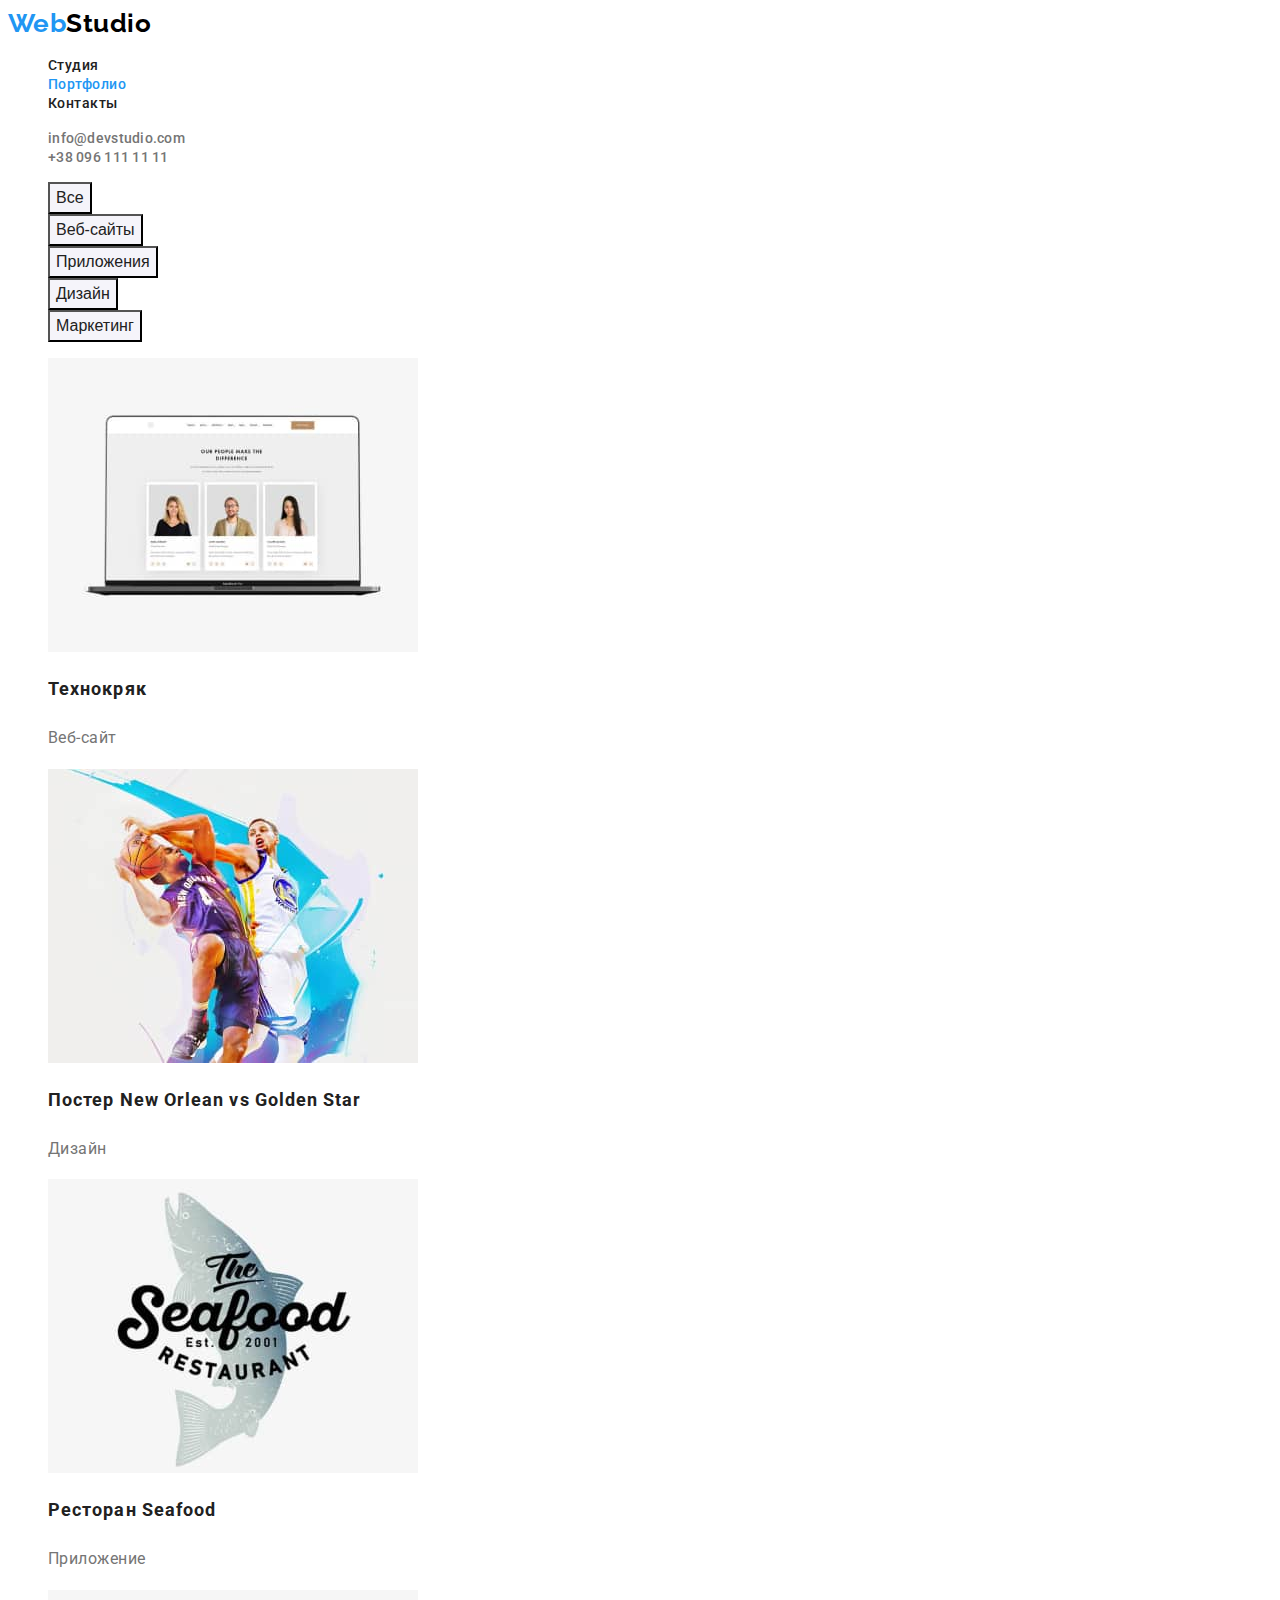
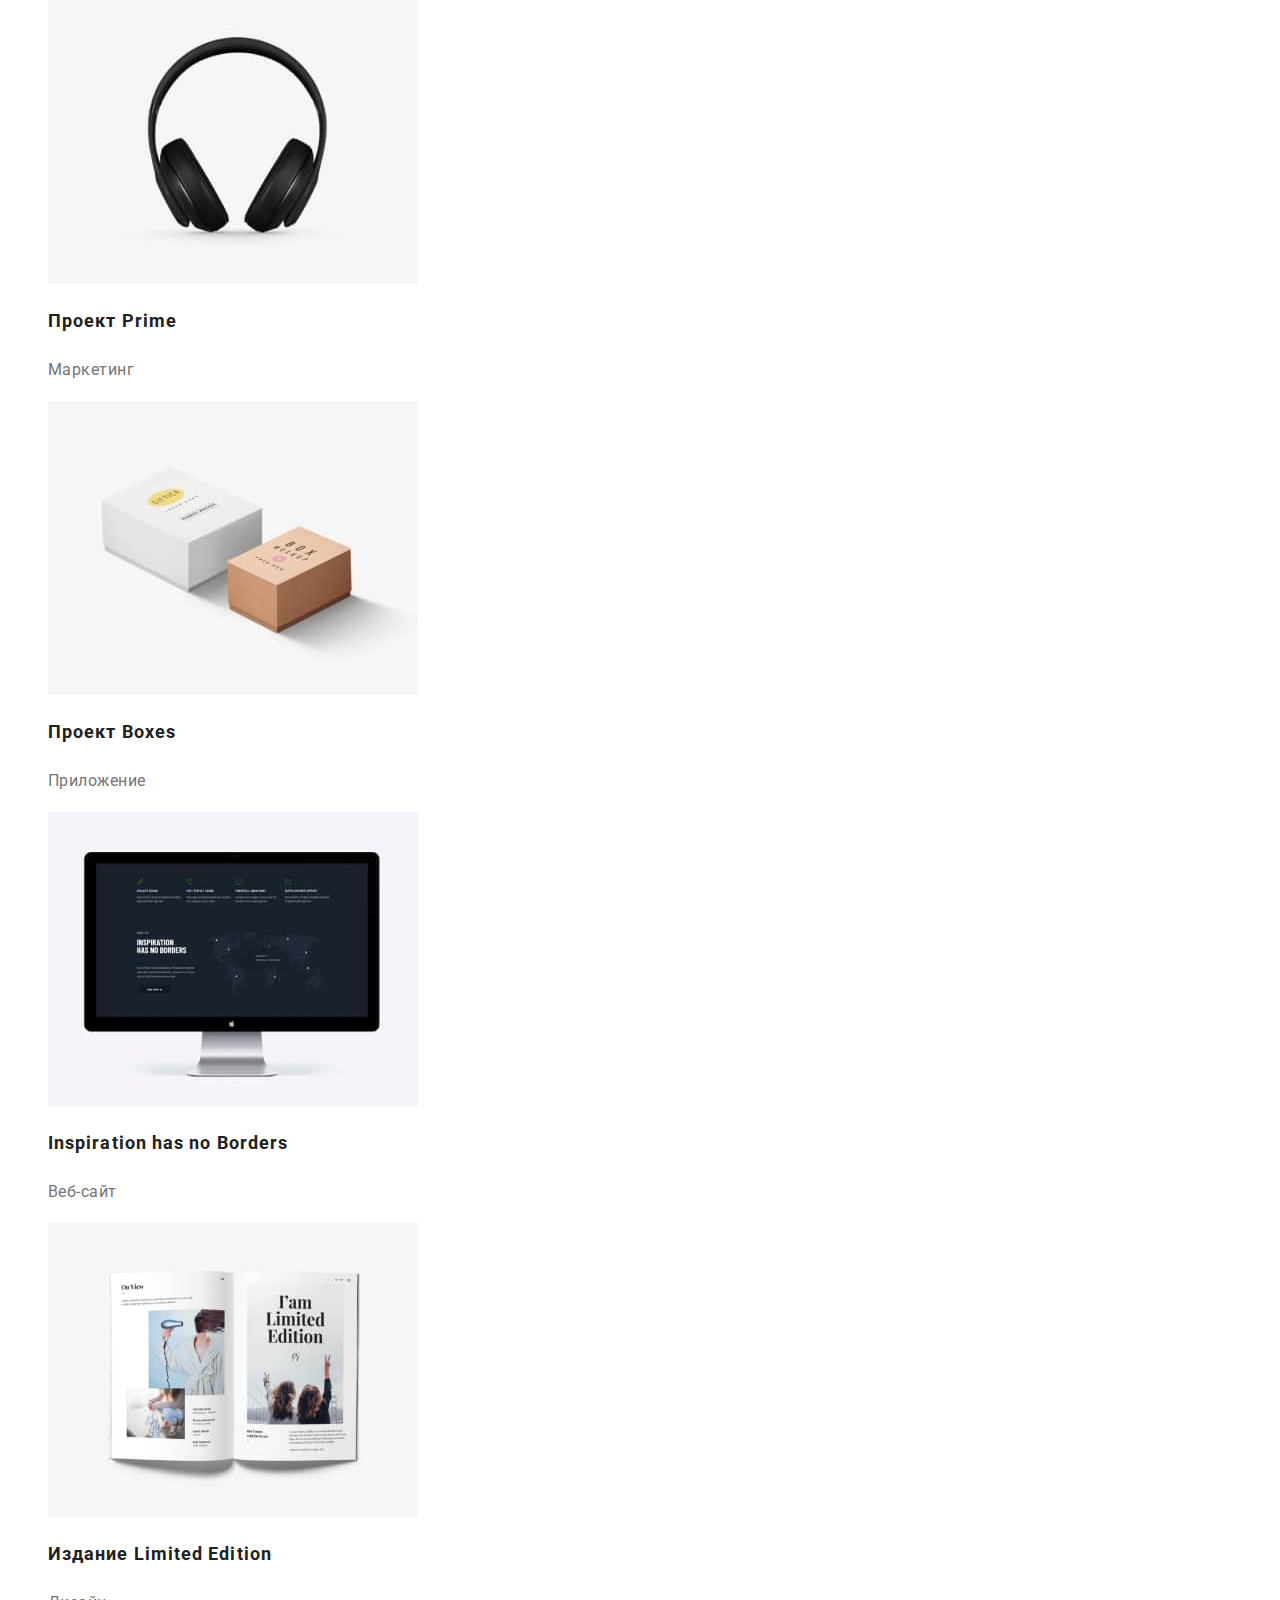
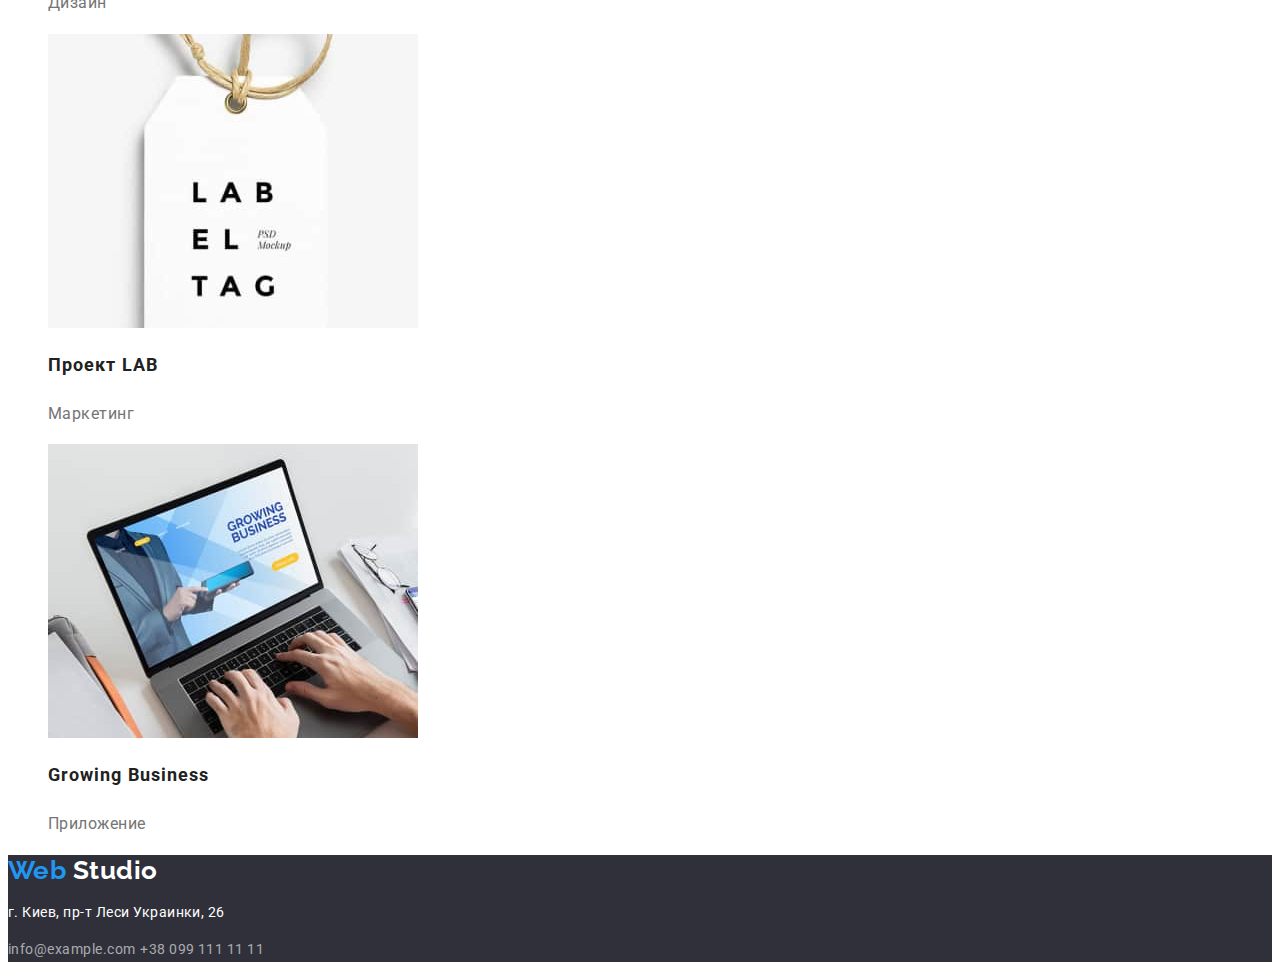
==== portfolio.html @ 5347fd95 "Добавляет предыдущие файлы" ====
<!DOCTYPE html>
<html lang="ru">
<head>
    <meta charset="UTF-8">
    <meta http-equiv="X-UA-Compatible" content="IE=edge">
    <meta name="viewport" content="width=device-width, initial-scale=1.0">
    <title>Document</title>
    <link rel="preconnect" href="https://fonts.gstatic.com">
    <link href="https://fonts.googleapis.com/css2?family=Raleway:wght@700&family=Roboto:wght@400;500;700;900&display=swap"
        rel="stylesheet">
    <link rel="stylesheet" href="./css/styles.css">
</head>
<body>
    <header class="header">
        <nav>
            <a href="./index.html" class="logo"><span class="logo-web">Web</span><span class="logo-studio-header">Studio</span></a>
            <ul class="nav-list" >
                <li><a href="./index.html" class="nav-list-link">Студия</a></li>
                <li><a href="" class="nav-list-link current">Портфолио</a></li>
                <li><a href="" class="nav-list-link">Контакты</a></li>
            </ul>
        </nav>
        <ul class="contacts">
            <li><a href="mailto:info@devstudio.com" class="contacts-link">info@devstudio.com</a></li>
            <li><a href="tel:+380961111111" class="contacts-link">+38 096 111 11 11</a></li>
        </ul>
    </header>
    <main>
        <section>
        <ul class="filter-list">
            <li><button type="button" class="filter-item">Все</button></li>
            <li><button type="button" class="filter-item">Веб-сайты</button></li>
            <li><button type="button" class="filter-item">Приложения</button></li>
            <li><button type="button" class="filter-item">Дизайн</button></li>
            <li><button type="button" class="filter-item">Маркетинг</button></li>
        </ul>
        <ul class="portfolio-list">
            <li>
                <a href="" class="portfolio-link">
                    <img src="./images/img8dz2.jpg" alt="сотрудники" width="370" height="294">
                    <h2 class="portfolio-title">Технокряк</h2>
                    <p class="portfolio-item">Веб-сайт</p>
                </a>
            </li>
            <li>
                <a href="" class="portfolio-link">
                    <img src="./images/img9dz2.jpg" alt="постер баскетболисты" width="370" height="294">
                    <h2 class="portfolio-title">Постер <span lang="en">New Orlean vs Golden Star</span> </h2>
                    <p class="portfolio-item">Дизайн</p>
                </a>
            </li>
            <li>
                <a href="" class="portfolio-link">
                    <img src="./images/img10dz2.jpg" alt="эмблема ресторана морепродуктов" width="370" height="294">
                    <h2 class="portfolio-title">Ресторан <span lang="en">Seafood</span></h2>
                    <p class="portfolio-item">Приложение</p>
                </a>
            </li>
            <li>
                <a href="" class="portfolio-link">
                    <img src="./images/img11dz2.jpg" alt="наушники" width="370" height="294">
                    <h2 class="portfolio-title">Проект <span lang="en">Prime</span></h2>
                    <p class="portfolio-item">Маркетинг</p>
                </a>
            </li>
            <li>
                <a href="" class="portfolio-link">
                    <img src="./images/img12dz2.jpg" alt="коробки" width="370" height="294">
                    <h2 class="portfolio-title">Проект <span lang="en">Boxes</span></h2>
                    <p class="portfolio-item">Приложение</p>
                </a>
            </li>
            <li>
                <a href="" class="portfolio-link">
                    <img src="./images/img13dz2.jpg" alt="веб сайт открытый на компьютере" width="370" height="294">
                    <h2 lang="en" class="portfolio-title">Inspiration has no Borders</h2>
                    <p class="portfolio-item">Веб-сайт</p>
                </a>
            </li>
            <li>
                <a href="" class="portfolio-link">
                    <img src="./images/img14dz2.jpg" alt="книга" width="370" height="294">
                    <h2 class="portfolio-title">Издание <span lang="en">Limited Edition</span></h2>
                    <p class="portfolio-item">Дизайн</p>
                </a>
            </li>
            <li>
                <a href="" class="portfolio-link">
                    <img src="./images/img15dz2.jpg" alt="этикетка" width="370" height="294">
                    <h2 class="portfolio-title">Проект <span lang="en">LAB</span></h2>
                    <p class="portfolio-item">Маркетинг</p>
                </a>
            </li>
            <li>
                <a href="" class="portfolio-link">
                    <img src="./images/img16dz2.jpg" alt="ноутбук с открытым приложением" width="370" height="294">
                    <h2 lang="en" class="portfolio-title">Growing Business</h2>
                    <p class="portfolio-item">Приложение</p>
                </a>
            </li>
        </ul>
        </section>
    </main>
    <footer class="footer">
        <a href="./index.html" class="logo"><span class="logo-web">Web</span> <span class="logo-studio-footer">Studio</span></a>
        <address class="address">
            <p class="address-map">г. Киев, пр-т Леси Украинки, 26</p>
            <a href="mailto:info@example.com" class="address-link">info@example.com</a>
            <a href="tel:+380991111111" class="address-link">+38 099 111 11 11</a>
        </address>
    
    </footer>
</body>
</html>
---- css/styles.css ----
:root {
    --primary-text-color:#757575;
    --title-text-color:#212121;
    --white-text-color:#FFFFFF;
    --accent-color:#2196F3;
    --secondary-background-color:#F5F4FA;
    --header-background-color:#FFFFFF;
    
}
/* цвет шрифта лого #000000; */
/* цвет телефона и міла в футере color: rgba(255, 255, 255, 0.6); */
/* ховер на кнопке rgba(255, 255, 255, 0) 100%) */

body {
    font-family: Roboto, sans-serif;
    font-weight: 400;
    letter-spacing: 0.03em;
    color: var(--primary-text-color);
}
ul {
    list-style-type: none;
}
/* логотип  */
.logo {
    font-family: Raleway, sans-serif;
    font-weight: 700;
    font-size: 26px;
    line-height: 1.2;
    text-decoration: none;
}

.logo-studio-header{
color: #000000;
}
.logo-studio-footer {
    color: var(--white-text-color);
}
.logo-web {
    color: var(--accent-color);
}

/* ШАПКА */
.header {
    background-color: var(--header-background-color);
}
.nav-list .nav-list-link.current{
    color: var(--accent-color);
}
.nav-list-link {    
    font-weight: 500;
    font-size: 14px;
    line-height: 1.14;
    color: var(--title-text-color);
    text-decoration: none;
}
.nav-list-link:hover,.nav-list-link:focus {
    color: var(--accent-color);
}
/* .contacts {
    
} */
.contacts-link { 
    font-weight: 500;
    font-size: 14px;
    line-height: 1.14;
    letter-spacing: 0.02em;
    color: var(--primary-text-color);
    text-decoration: none;
}
.contacts-link:hover, .contacts-link:focus {
    color: var(--accent-color);
}

/* ЗАГОЛОВКИ */
.secod-title {
    font-weight: 700;
    font-size: 36px;
    line-height: 1/17;
    text-align: center;
    color: var(--title-text-color);
}

/* КОНТЕНТ ГЛАВНОЙ СТРАНИЦЫ */

/* герой */
.hero-section {
    background-color: #2F303A;
}
.hero-header {
    font-weight: 900;
    font-size: 44px;
    line-height: 1.4;
    text-align: center;
    letter-spacing: 0.06em;
    color: var(--white-text-color);
}
.hero-button {
    font-weight: 700;
    font-size: 16px;
    line-height: 1.87;
    align-items: center;
    text-align: center;
    letter-spacing: 0.06em; 
    color: var(--white-text-color);
    background-color: var(--accent-color);
}
.hero-button:hover, .hero-button:focus {
   background: linear-gradient(180deg, #FFFFFF 0%, 
   rgba(255, 255, 255, 0) 100%), #FFFFFF;;
}
/* секция наши преимущества */

.advantages {
    
}
/* .advantages-list {
    
} */
.advantages-title {
    font-weight: 700;
    font-size: 14px;
    line-height: 1.14;
    text-transform: uppercase;
    color: var(--title-text-color);
}
.advantages-paragraph {
    font-size: 14px;
    line-height: 1.7;
}

/* секция чем мы занимаемся */
.work {
    
}
.work-list {
    list-style-type: none;
}
/* секция наша команда */
.team {
    background-color: var(--secondary-background-color);
}
.team-list {

}
.team-title {
    font-weight: 500;
    font-size: 16px;
    line-height: 1.19;
    color: var(--title-text-color);
}
.team-profession {
    font-size: 16px;
    line-height: 1.19;
}

/* футер */
.footer {
    background-color: #2F303A;
}
.address {
    font-style: normal;
}
.address-map {
    font-size: 14px;
    line-height: 1.71;
    color: var(--white-text-color);
    text-decoration: none;
}
.address-link {
    font-size: 14px;
    line-height: 1.71;
    color: rgba(255, 255, 255, 0.6);
    text-decoration: none;
}
.address-link:hover, .address-link:focus {
    color: var(--accent-color);
}

/* КОНТЕНТ СТРАНИЦЫ ПОРТФОЛИО */

/* кнопки */
/* .filter-list {
    
} */
.filter-item {
      
    font-weight: 500;
    font-size: 16px;
    line-height: 1.62;
    text-align: center;
    background-color: var(--secondary-background-color);
    color: var(--title-text-color);
}
.filter-item:hover, .filter-item:focus {
    background-color: var(--accent-color);
    color: var(--white-text-color);
}
/* .portfolio-list {
    
} */
.portfolio-link {
    text-decoration: none;
}
.portfolio-title {
    font-weight: 700;
    font-size: 18px;
    line-height: 2;
    letter-spacing: 0.06em;
    color: var(--title-text-color);
    
}
.portfolio-item {
    font-weight: 400;
    font-size: 16px;
    line-height: 1.87;
    letter-spacing: 0.03em;
    color: var(--primary-text-color);
    
}
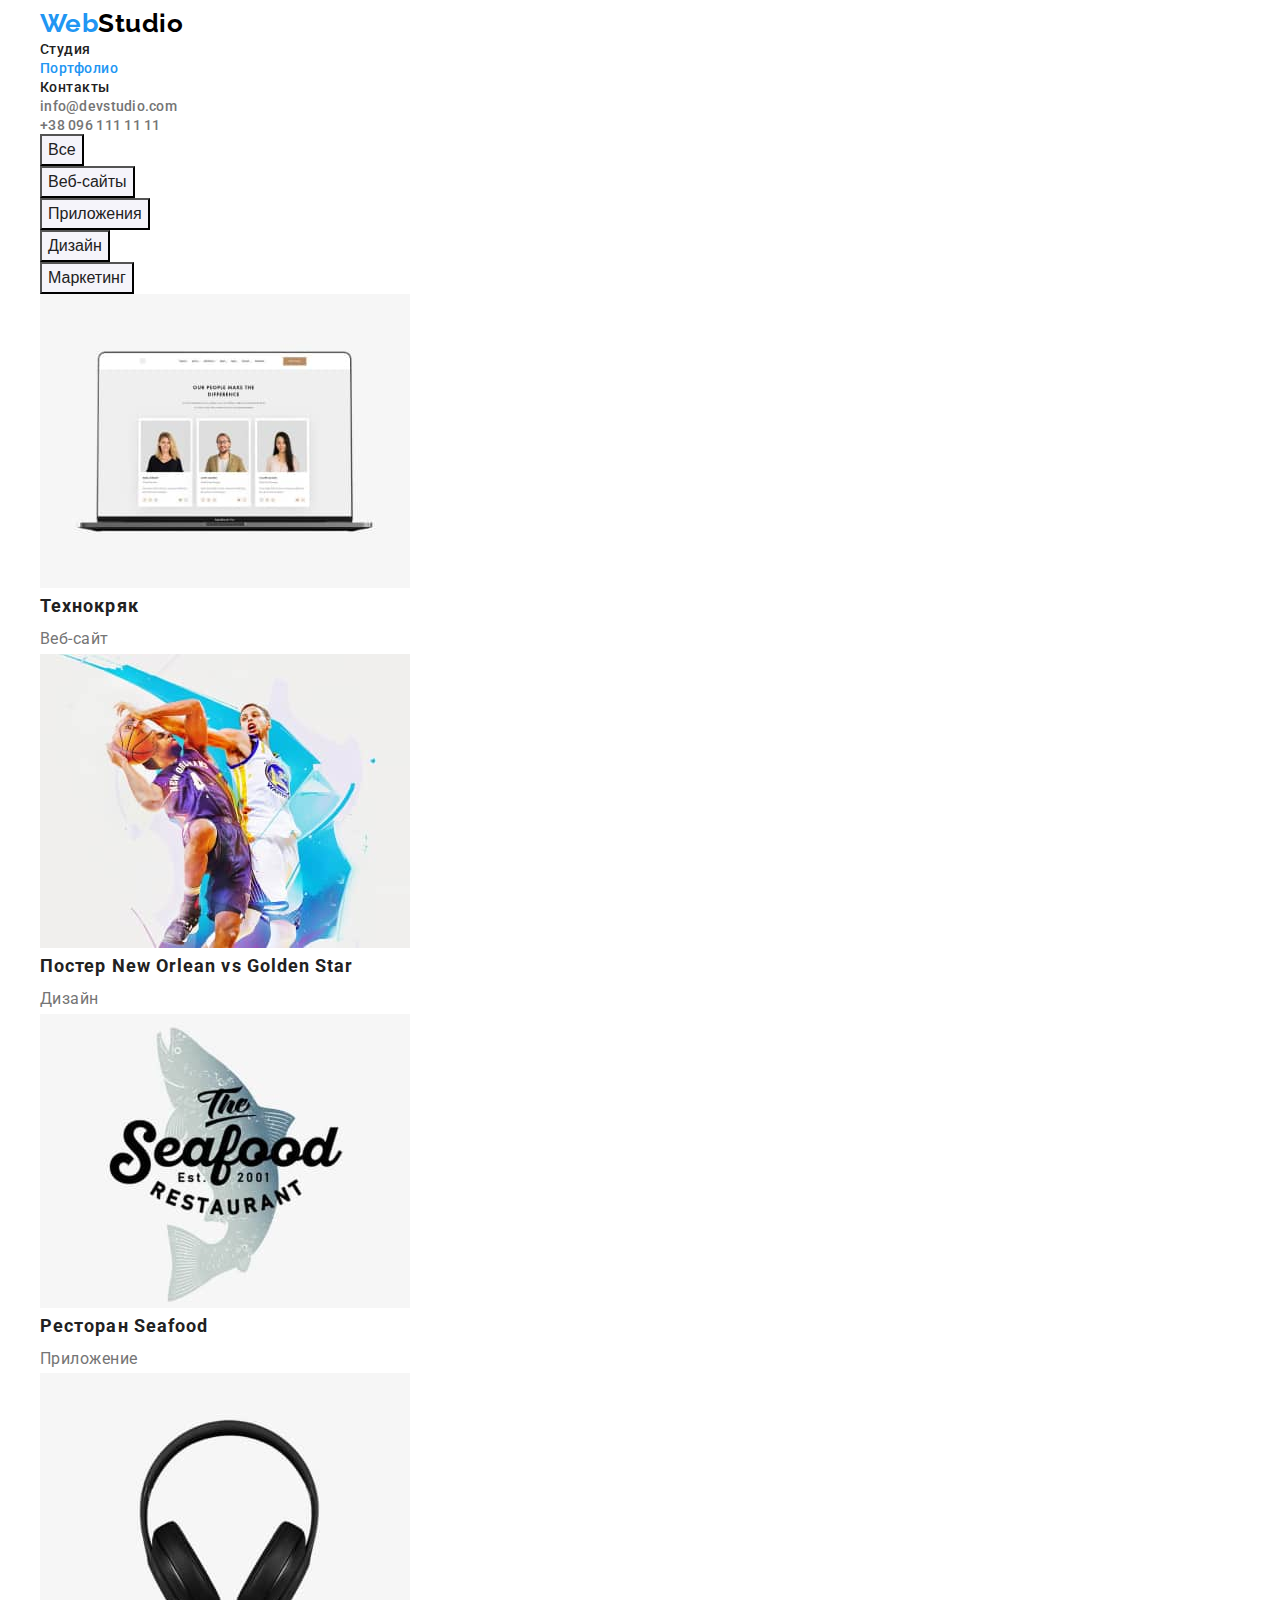
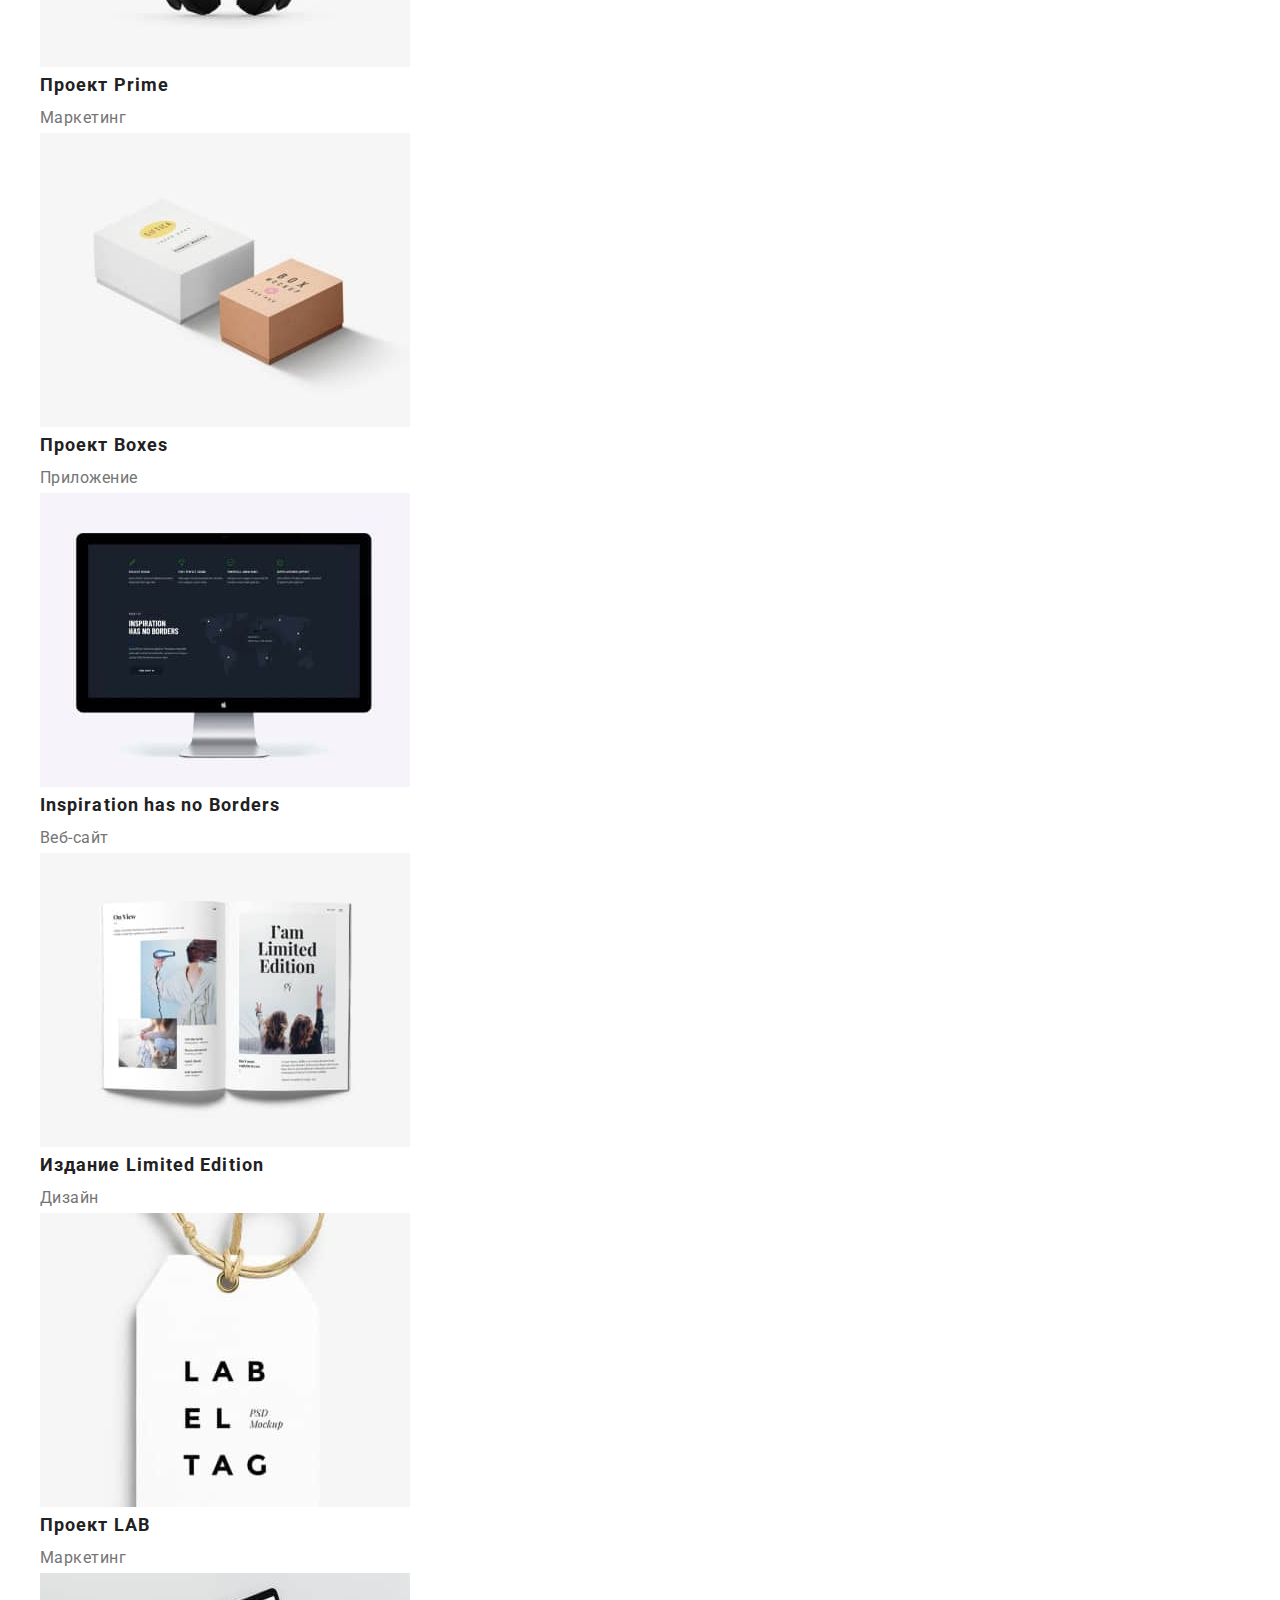
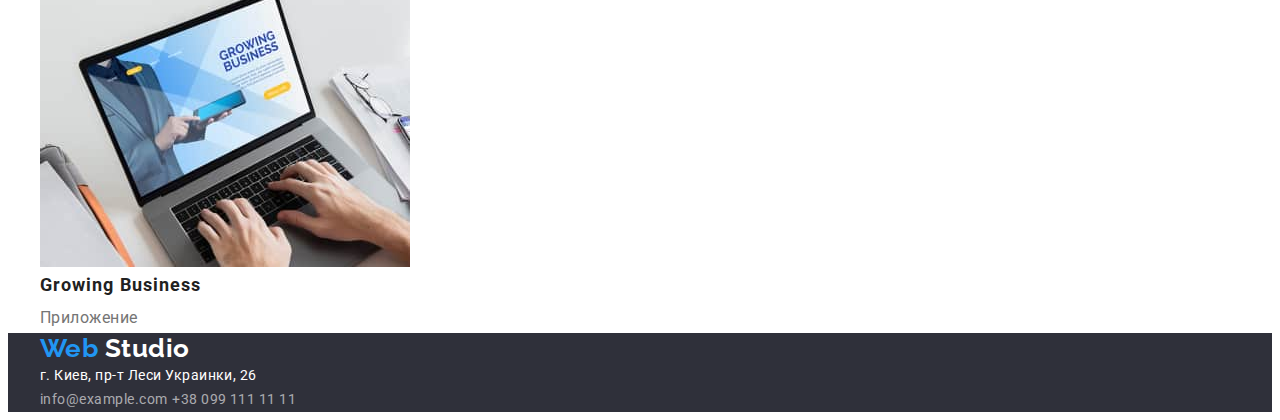
==== commit 2166f45d: "подключает normalize, сброс отступов и создание контейнера" ====
--- a/portfolio.html
+++ b/portfolio.html
@@ -12,9 +12,11 @@
 </head>
 <body>
     <header class="header">
+        <div class="container">
         <nav>
-            <a href="./index.html" class="logo"><span class="logo-web">Web</span><span class="logo-studio-header">Studio</span></a>
-            <ul class="nav-list" >
+            <a href="./index.html" class="logo"><span class="logo-web">Web</span><span
+                    class="logo-studio-header">Studio</span></a>
+            <ul class="nav-list">
                 <li><a href="./index.html" class="nav-list-link">Студия</a></li>
                 <li><a href="" class="nav-list-link current">Портфолио</a></li>
                 <li><a href="" class="nav-list-link">Контакты</a></li>
@@ -23,10 +25,11 @@
         <ul class="contacts">
             <li><a href="mailto:info@devstudio.com" class="contacts-link">info@devstudio.com</a></li>
             <li><a href="tel:+380961111111" class="contacts-link">+38 096 111 11 11</a></li>
-        </ul>
+        </ul></div>
     </header>
     <main>
         <section>
+        <div class="container">
         <ul class="filter-list">
             <li><button type="button" class="filter-item">Все</button></li>
             <li><button type="button" class="filter-item">Веб-сайты</button></li>
@@ -98,17 +101,17 @@
                     <p class="portfolio-item">Приложение</p>
                 </a>
             </li>
-        </ul>
+        </ul></div>
         </section>
     </main>
     <footer class="footer">
+       <div class="container">
         <a href="./index.html" class="logo"><span class="logo-web">Web</span> <span class="logo-studio-footer">Studio</span></a>
         <address class="address">
             <p class="address-map">г. Киев, пр-т Леси Украинки, 26</p>
             <a href="mailto:info@example.com" class="address-link">info@example.com</a>
             <a href="tel:+380991111111" class="address-link">+38 099 111 11 11</a>
-        </address>
-    
+        </address></div>
     </footer>
 </body>
 </html>--- a/css/styles.css
+++ b/css/styles.css
@@ -20,6 +20,7 @@
 ul {
     list-style-type: none;
 }
+
 /* логотип  */
 .logo {
     font-family: Raleway, sans-serif;
@@ -27,6 +28,34 @@
     font-size: 26px;
     line-height: 1.2;
     text-decoration: none;
+}
+
+h1,
+h2,
+h3,
+h4,
+h5,
+h6,
+p {
+ margin-top: 0;
+ margin-bottom: 0;
+}
+
+ul,
+ol {
+margin-top: 0;
+margin-bottom: 0;
+padding-left: 0;
+}
+img {
+display: block;
+}
+.container {
+    width: 1200px;
+    padding-left: 15px;
+    padding-right: 15px;
+    margin: 0 auto;
+
 }
 
 .logo-studio-header{
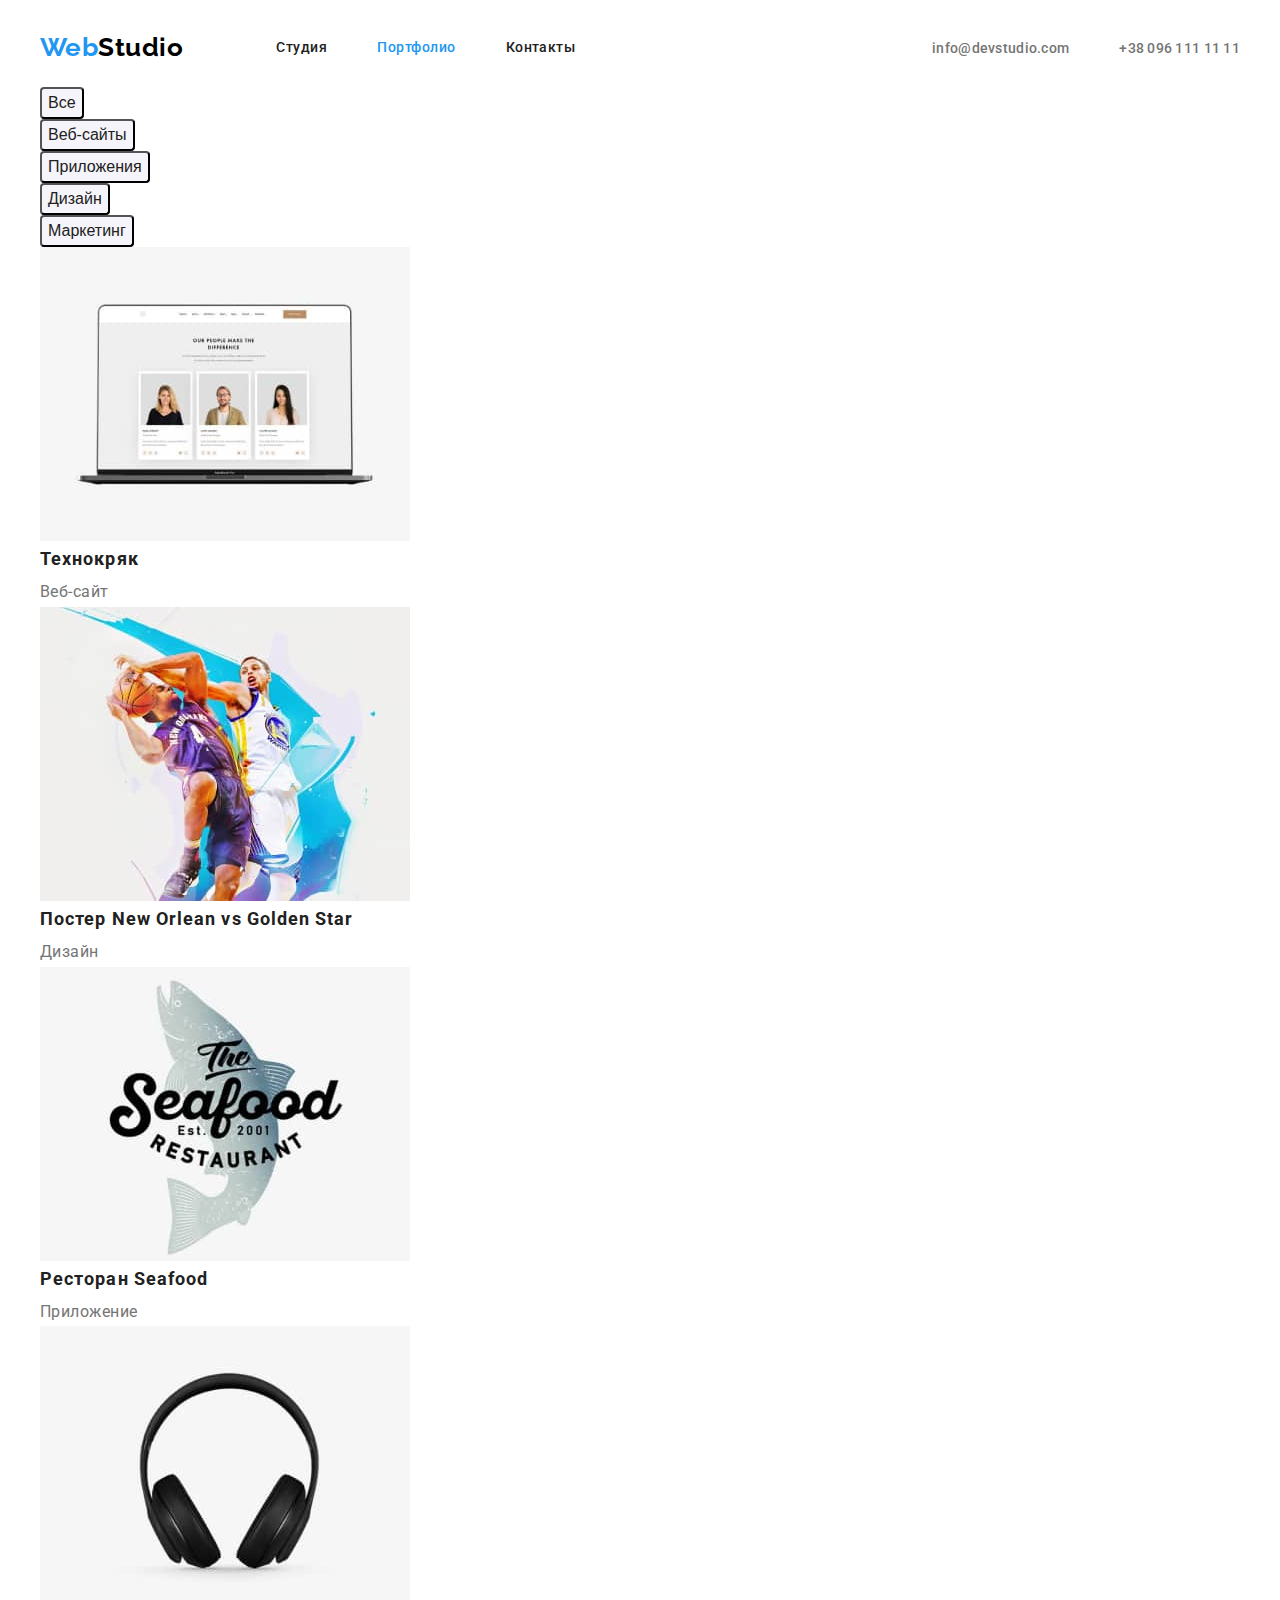
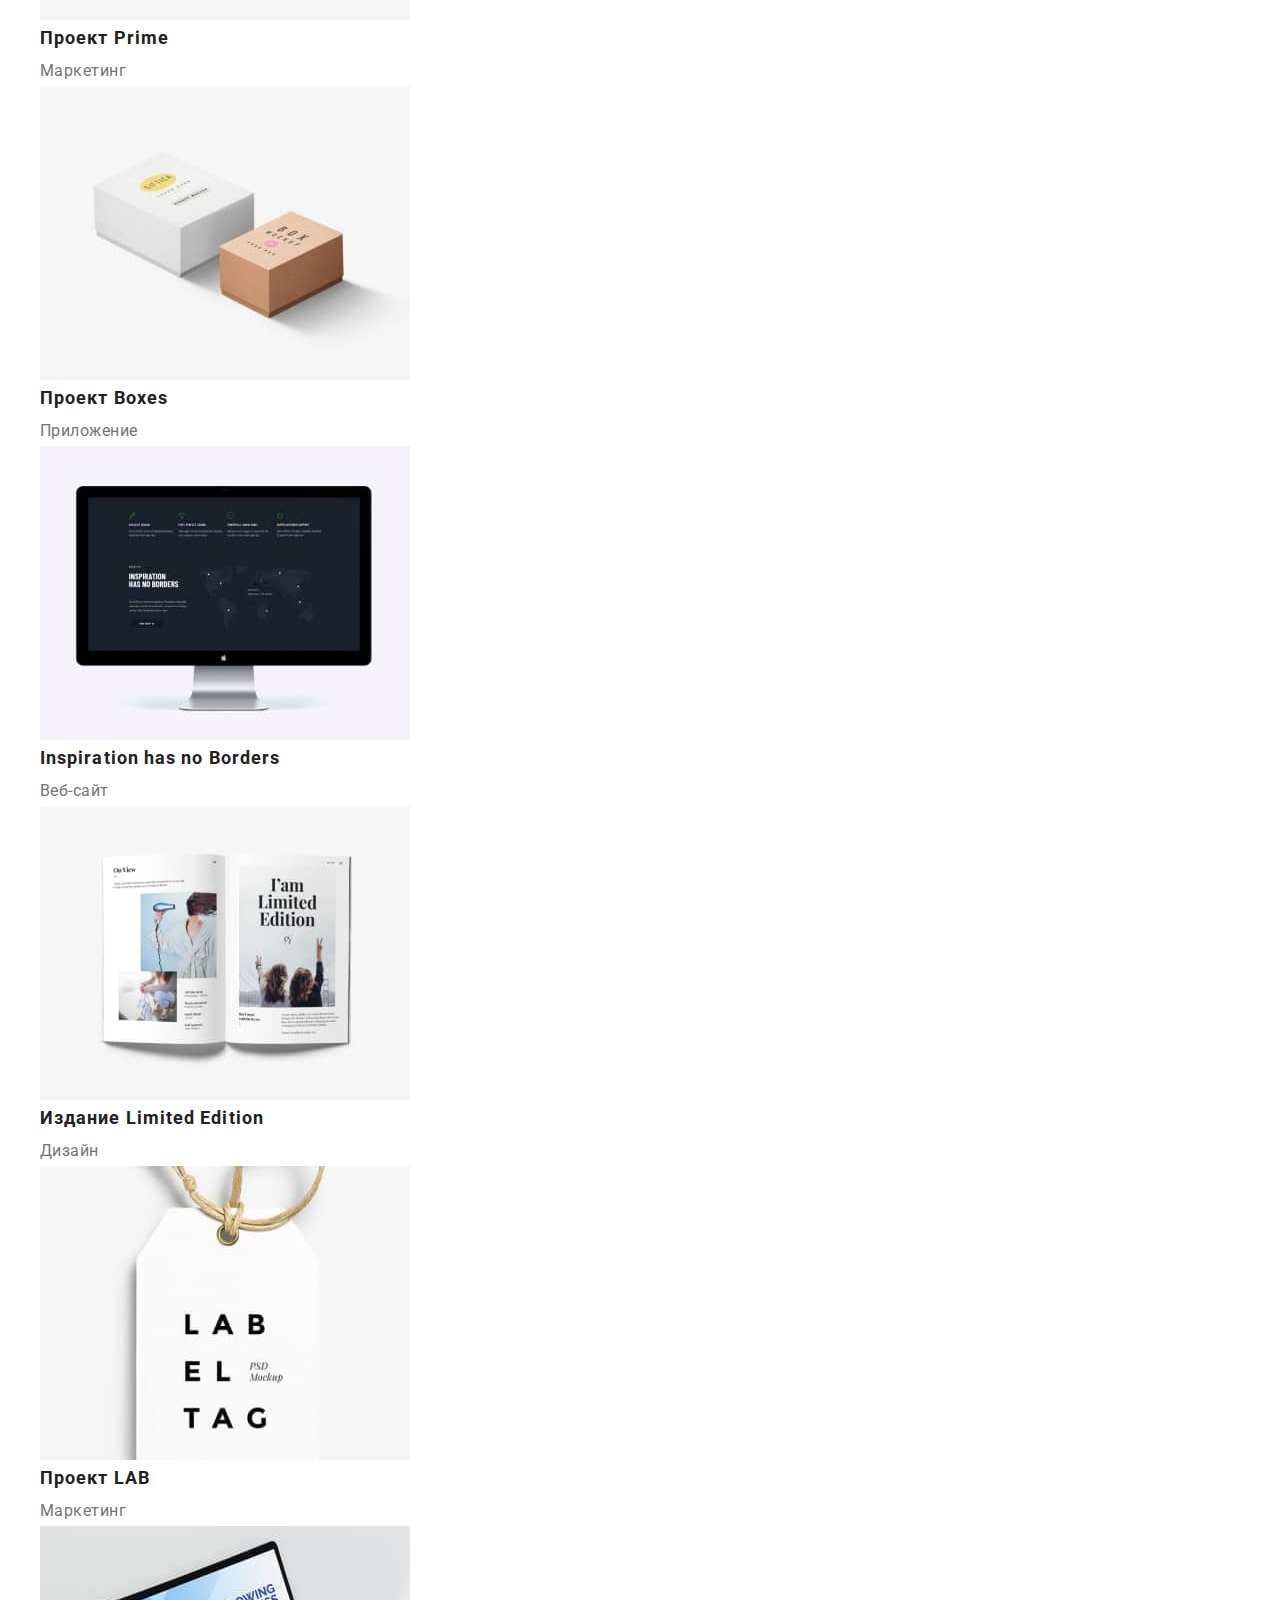
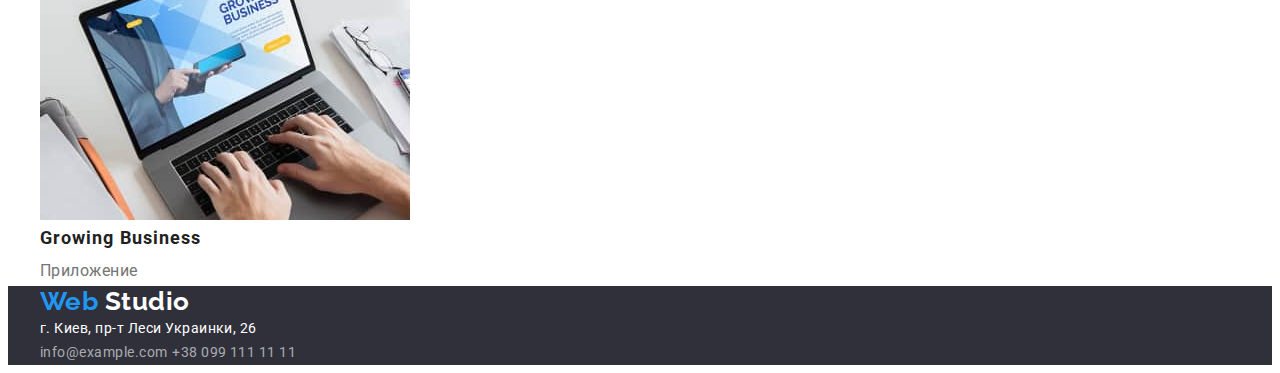
==== commit 0c8b7d4a: "выравнивание  элементов в шапке" ====
--- a/portfolio.html
+++ b/portfolio.html
@@ -12,19 +12,19 @@
 </head>
 <body>
     <header class="header">
-        <div class="container">
-        <nav>
+        <div class="container header-container">
+        <nav class="navigation">
             <a href="./index.html" class="logo"><span class="logo-web">Web</span><span
                     class="logo-studio-header">Studio</span></a>
             <ul class="nav-list">
-                <li><a href="./index.html" class="nav-list-link">Студия</a></li>
-                <li><a href="" class="nav-list-link current">Портфолио</a></li>
-                <li><a href="" class="nav-list-link">Контакты</a></li>
+                <li class="nav-list-item"><a href="./index.html" class="nav-list-link">Студия</a></li>
+                <li class="nav-list-item"><a href="" class="nav-list-link current">Портфолио</a></li>
+                <li class="nav-list-item"><a href="" class="nav-list-link">Контакты</a></li>
             </ul>
         </nav>
         <ul class="contacts">
-            <li><a href="mailto:info@devstudio.com" class="contacts-link">info@devstudio.com</a></li>
-            <li><a href="tel:+380961111111" class="contacts-link">+38 096 111 11 11</a></li>
+            <li class="contacts-item"><a href="mailto:info@devstudio.com" class="contacts-link">info@devstudio.com</a></li>
+            <li class="contacts-item"><a href="tel:+380961111111" class="contacts-link">+38 096 111 11 11</a></li>
         </ul></div>
     </header>
     <main>
--- a/css/styles.css
+++ b/css/styles.css
@@ -55,7 +55,18 @@
     padding-left: 15px;
     padding-right: 15px;
     margin: 0 auto;
-
+}
+.header-container {
+    display: flex;
+    align-items: center;
+    margin-left: auto;
+}
+.navigation {
+    display: flex;
+    align-items: center;
+}
+.logo {
+    margin-right: 93px;
 }
 
 .logo-studio-header{
@@ -70,25 +81,40 @@
 
 /* ШАПКА */
 .header {
+    padding-top: 24px;
+    padding-bottom: 24px;
     background-color: var(--header-background-color);
 }
+.nav-list {
+    display: flex;
+}
 .nav-list .nav-list-link.current{
     color: var(--accent-color);
 }
-.nav-list-link {    
+.nav-list-link {
+    display: block;
+    padding-bottom: 5px;
+    padding-top: 5px;
+
     font-weight: 500;
     font-size: 14px;
     line-height: 1.14;
     color: var(--title-text-color);
     text-decoration: none;
 }
+
+.nav-list-item:not(:last-child) {
+    margin-right: 50px;
+}
 .nav-list-link:hover,.nav-list-link:focus {
     color: var(--accent-color);
 }
-/* .contacts {
-    
-} */
+.contacts {
+    display: flex;
+    margin-left: auto;
+}
 .contacts-link { 
+    margin-left: 50px;
     font-weight: 500;
     font-size: 14px;
     line-height: 1.14;
@@ -96,6 +122,7 @@
     color: var(--primary-text-color);
     text-decoration: none;
 }
+
 .contacts-link:hover, .contacts-link:focus {
     color: var(--accent-color);
 }
@@ -212,7 +239,7 @@
     
 } */
 .filter-item {
-      
+    border-radius: 4px;
     font-weight: 500;
     font-size: 16px;
     line-height: 1.62;
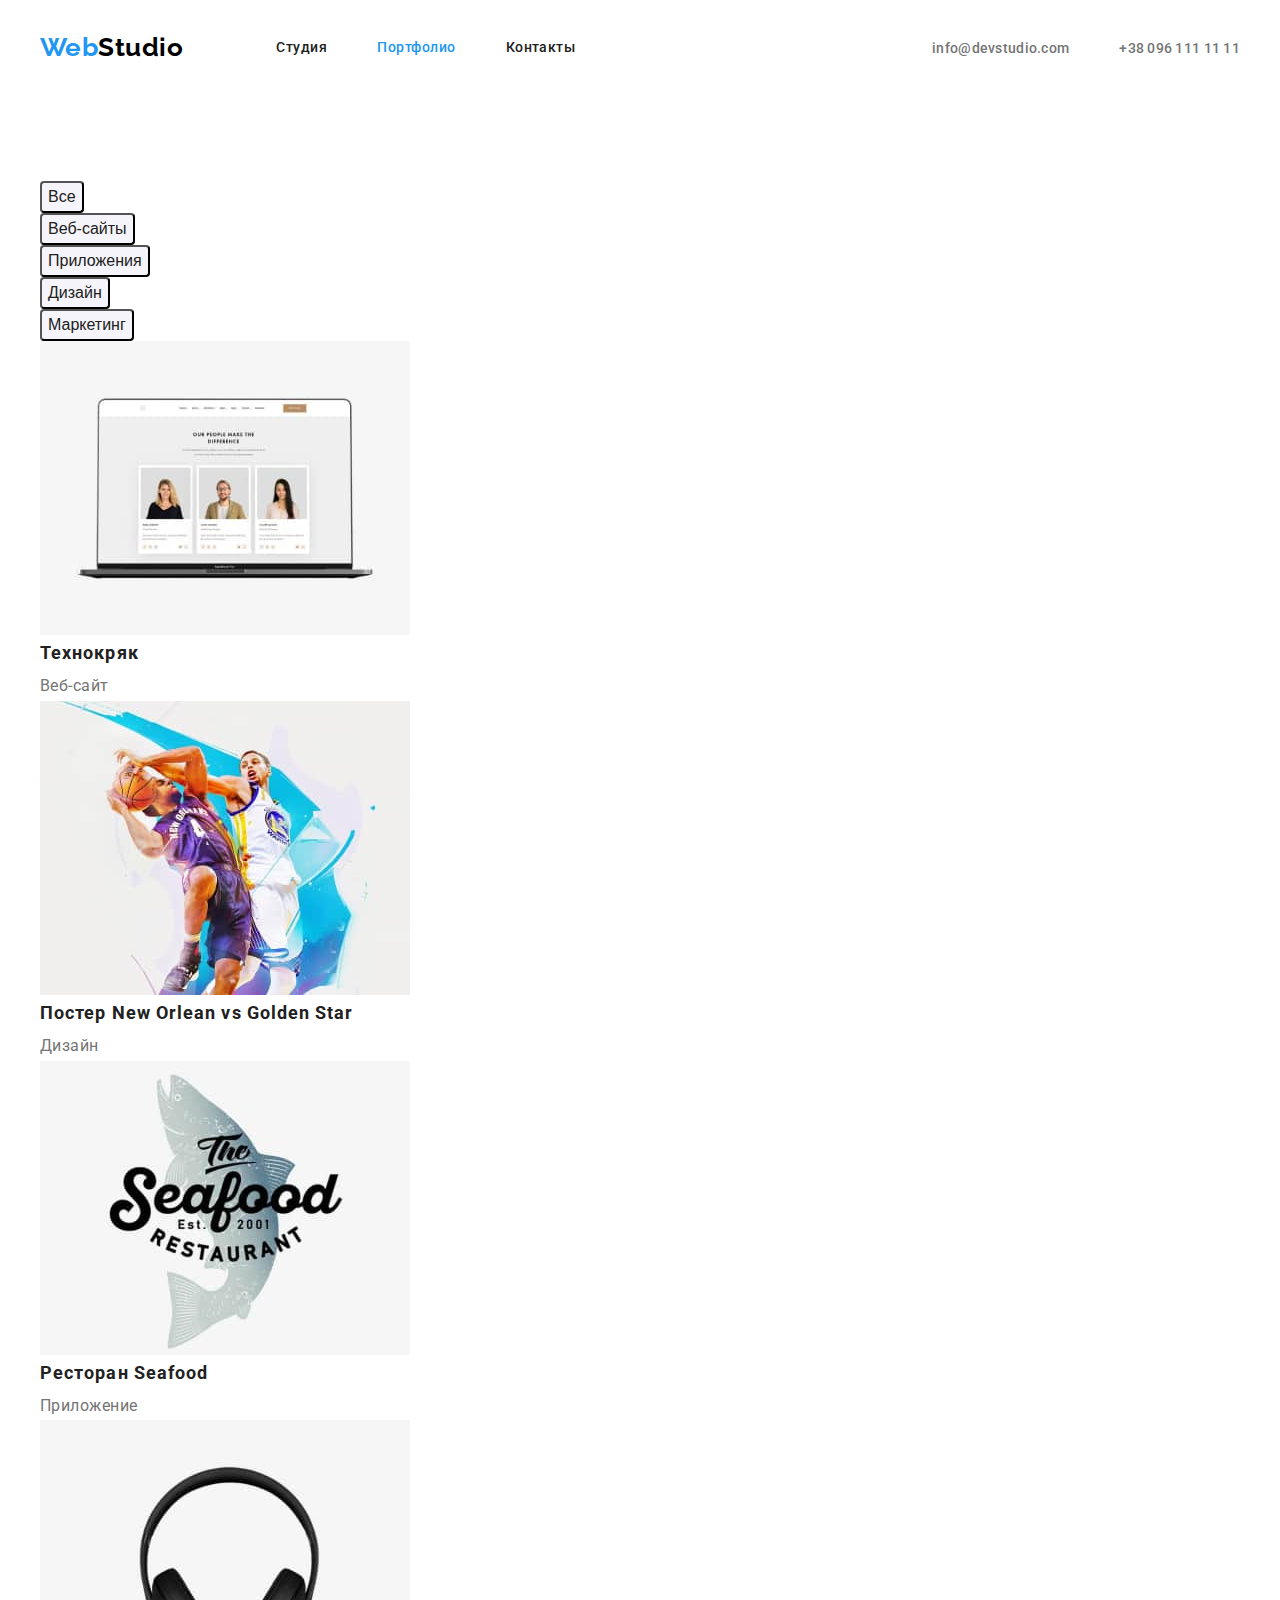
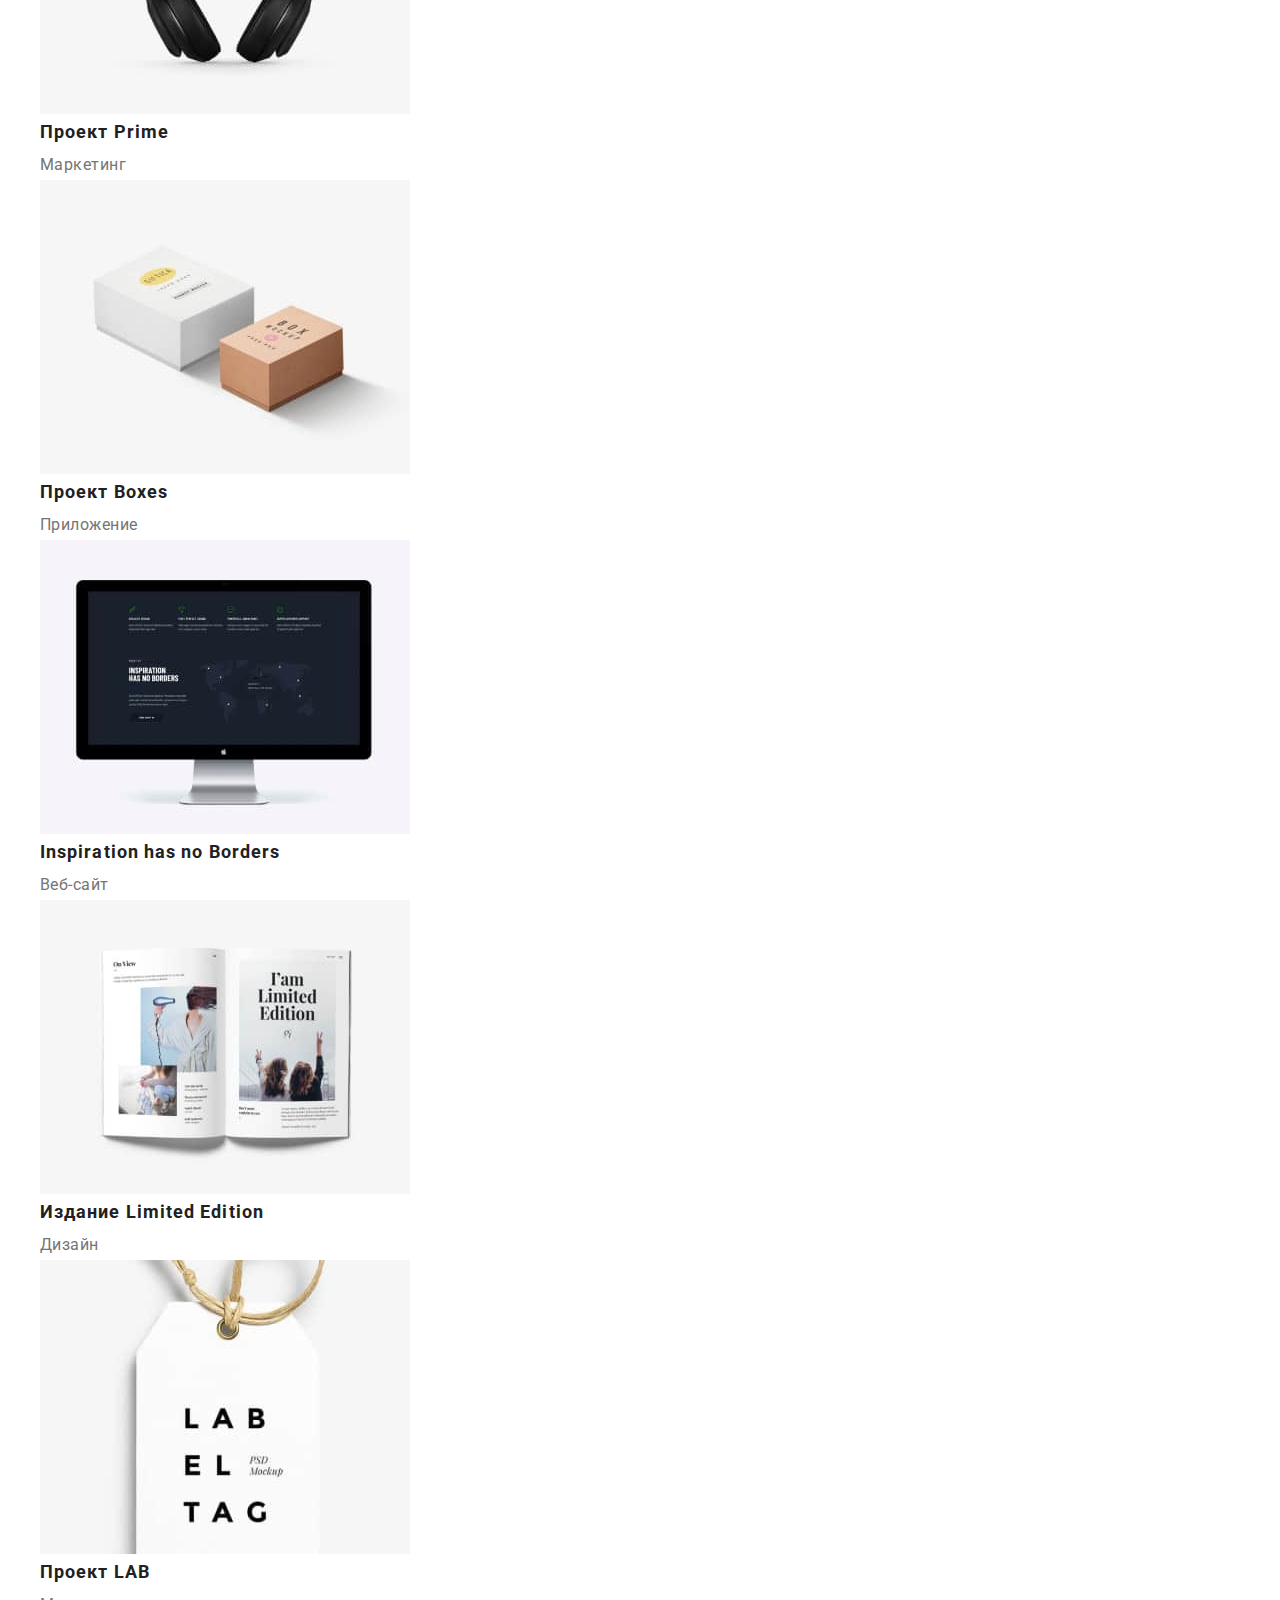
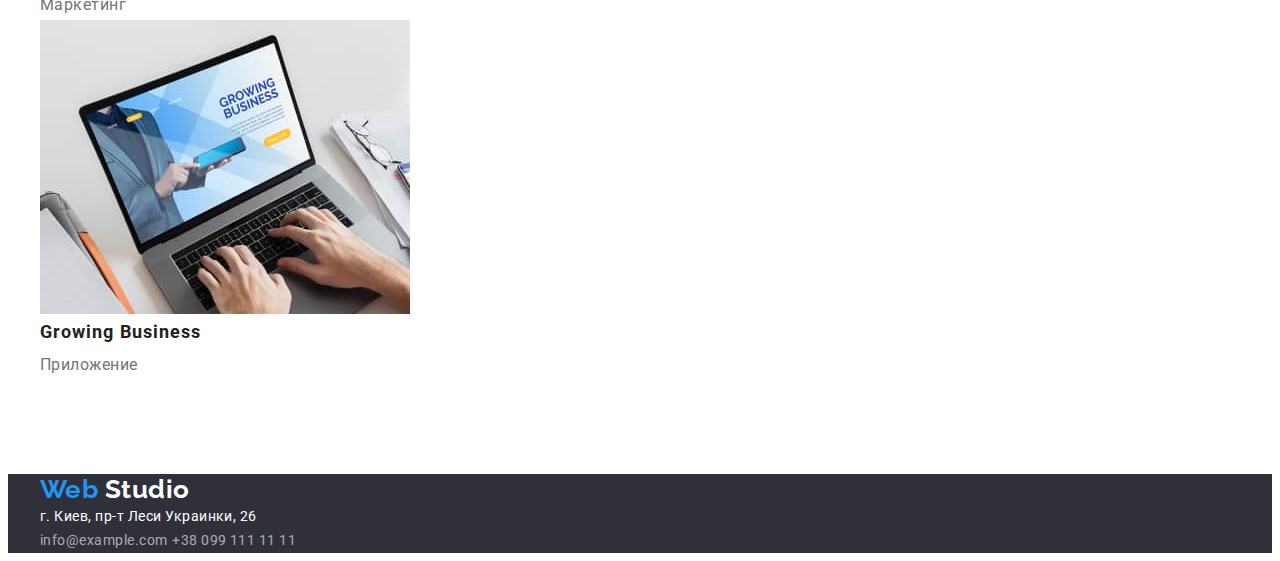
==== commit b9cb0392: "добавляет отступы внутри секций" ====
--- a/portfolio.html
+++ b/portfolio.html
@@ -28,7 +28,7 @@
         </ul></div>
     </header>
     <main>
-        <section>
+        <section class="section">
         <div class="container">
         <ul class="filter-list">
             <li><button type="button" class="filter-item">Все</button></li>
@@ -105,7 +105,7 @@
         </section>
     </main>
     <footer class="footer">
-       <div class="container">
+        <div class="container">
         <a href="./index.html" class="logo"><span class="logo-web">Web</span> <span class="logo-studio-footer">Studio</span></a>
         <address class="address">
             <p class="address-map">г. Киев, пр-т Леси Украинки, 26</p>
--- a/css/styles.css
+++ b/css/styles.css
@@ -19,15 +19,6 @@
 }
 ul {
     list-style-type: none;
-}
-
-/* логотип  */
-.logo {
-    font-family: Raleway, sans-serif;
-    font-weight: 700;
-    font-size: 26px;
-    line-height: 1.2;
-    text-decoration: none;
 }
 
 h1,
@@ -65,8 +56,19 @@
     display: flex;
     align-items: center;
 }
+.section {
+    padding-top: 94px;
+    padding-bottom: 94px;
+}
+
+/* логотип  */
 .logo {
     margin-right: 93px;
+    font-family: Raleway, sans-serif;
+    font-weight: 700;
+    font-size: 26px;
+    line-height: 1.2;
+    text-decoration: none;
 }
 
 .logo-studio-header{
@@ -151,10 +153,14 @@
     color: var(--white-text-color);
 }
 .hero-button {
+    display: block;
+    margin-left: auto;
+    margin-right: auto;
+
+    border-radius: 4px;
     font-weight: 700;
     font-size: 16px;
     line-height: 1.87;
-    align-items: center;
     text-align: center;
     letter-spacing: 0.06em; 
     color: var(--white-text-color);
@@ -167,7 +173,8 @@
 /* секция наши преимущества */
 
 .advantages {
-    
+    padding-top: 94px;
+    padding-bottom: 47px;
 }
 /* .advantages-list {
     
@@ -186,7 +193,8 @@
 
 /* секция чем мы занимаемся */
 .work {
-    
+    padding-top: 47px;
+    padding-bottom: 94px;
 }
 .work-list {
     list-style-type: none;
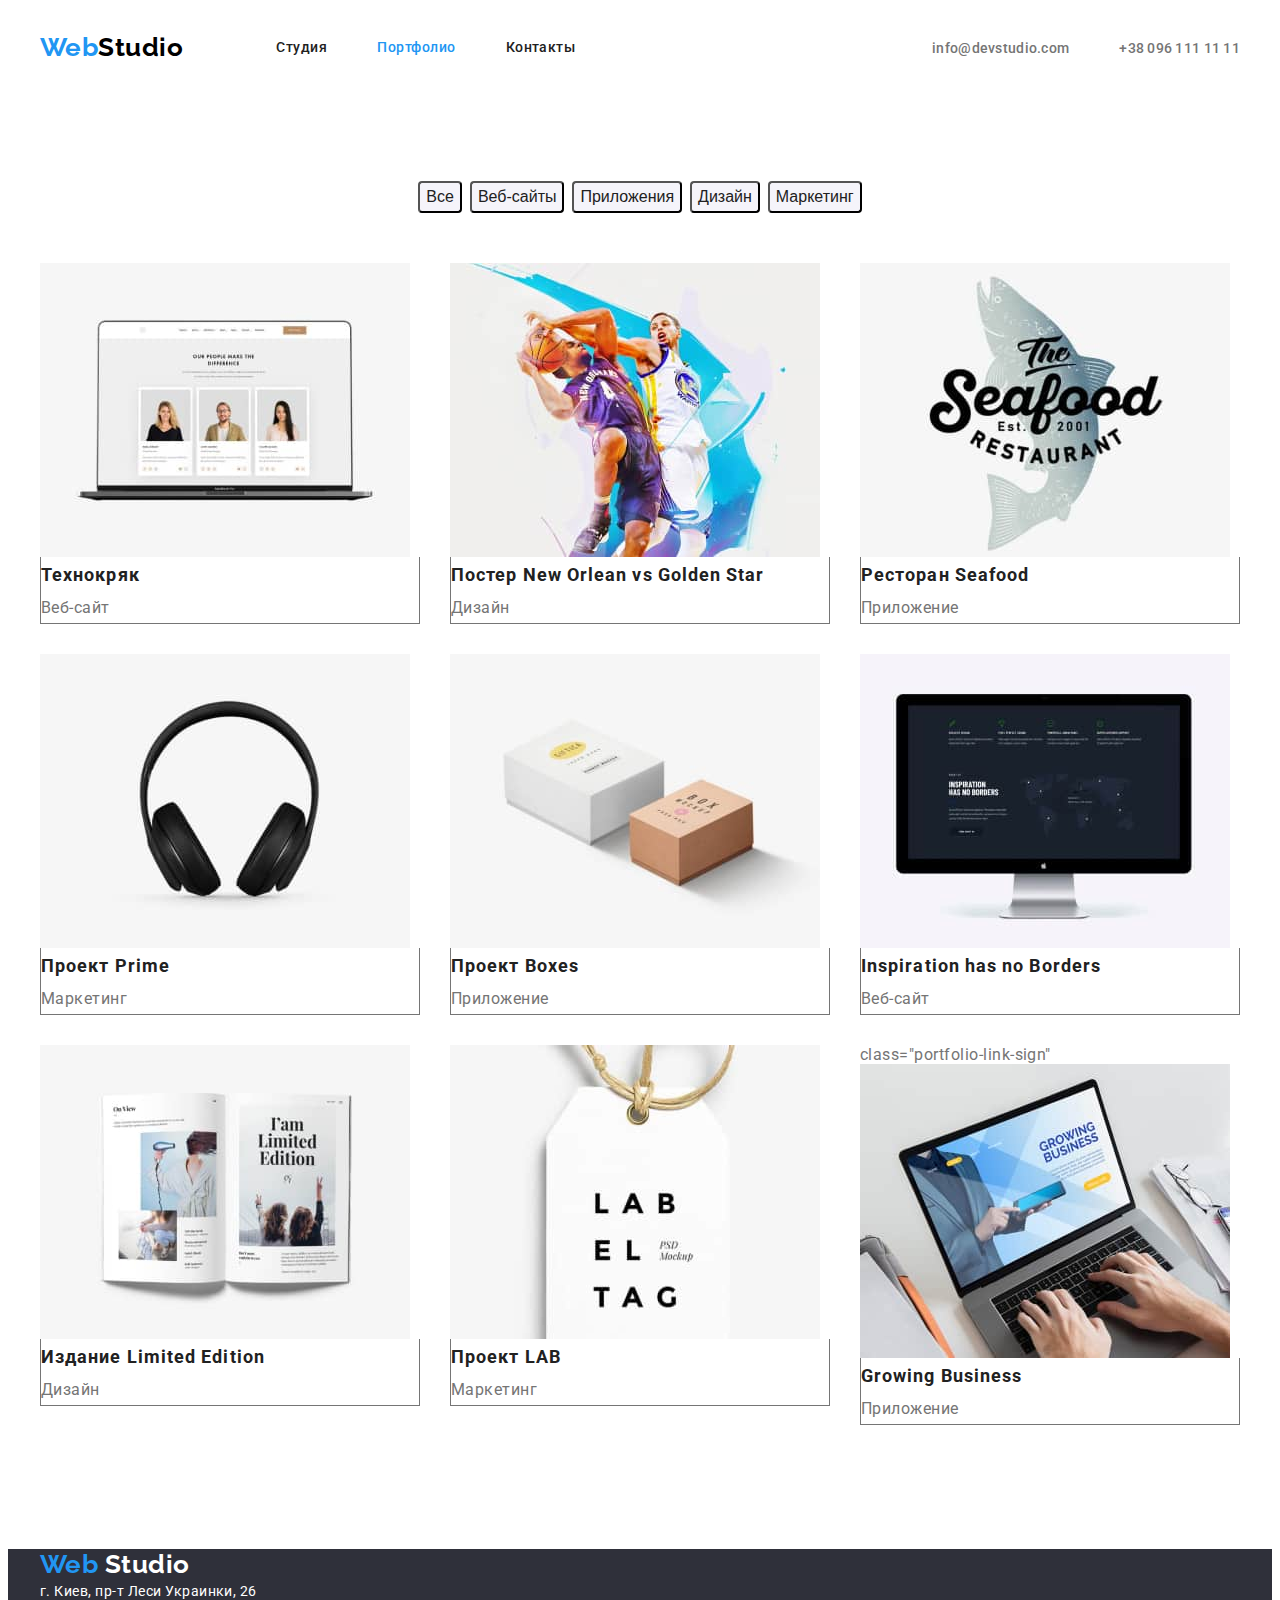
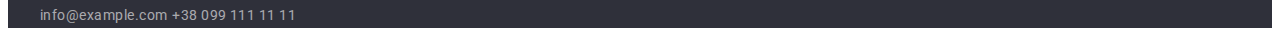
==== commit b7eed6e0: "Добавляет разметку страницы портфолио" ====
--- a/portfolio.html
+++ b/portfolio.html
@@ -29,79 +29,98 @@
     </header>
     <main>
         <section class="section">
-        <div class="container">
-        <ul class="filter-list">
-            <li><button type="button" class="filter-item">Все</button></li>
-            <li><button type="button" class="filter-item">Веб-сайты</button></li>
-            <li><button type="button" class="filter-item">Приложения</button></li>
-            <li><button type="button" class="filter-item">Дизайн</button></li>
-            <li><button type="button" class="filter-item">Маркетинг</button></li>
-        </ul>
-        <ul class="portfolio-list">
-            <li>
-                <a href="" class="portfolio-link">
-                    <img src="./images/img8dz2.jpg" alt="сотрудники" width="370" height="294">
-                    <h2 class="portfolio-title">Технокряк</h2>
-                    <p class="portfolio-item">Веб-сайт</p>
-                </a>
-            </li>
-            <li>
-                <a href="" class="portfolio-link">
-                    <img src="./images/img9dz2.jpg" alt="постер баскетболисты" width="370" height="294">
-                    <h2 class="portfolio-title">Постер <span lang="en">New Orlean vs Golden Star</span> </h2>
-                    <p class="portfolio-item">Дизайн</p>
-                </a>
-            </li>
-            <li>
-                <a href="" class="portfolio-link">
-                    <img src="./images/img10dz2.jpg" alt="эмблема ресторана морепродуктов" width="370" height="294">
-                    <h2 class="portfolio-title">Ресторан <span lang="en">Seafood</span></h2>
-                    <p class="portfolio-item">Приложение</p>
-                </a>
-            </li>
-            <li>
-                <a href="" class="portfolio-link">
-                    <img src="./images/img11dz2.jpg" alt="наушники" width="370" height="294">
-                    <h2 class="portfolio-title">Проект <span lang="en">Prime</span></h2>
-                    <p class="portfolio-item">Маркетинг</p>
-                </a>
-            </li>
-            <li>
-                <a href="" class="portfolio-link">
-                    <img src="./images/img12dz2.jpg" alt="коробки" width="370" height="294">
-                    <h2 class="portfolio-title">Проект <span lang="en">Boxes</span></h2>
-                    <p class="portfolio-item">Приложение</p>
-                </a>
-            </li>
-            <li>
-                <a href="" class="portfolio-link">
-                    <img src="./images/img13dz2.jpg" alt="веб сайт открытый на компьютере" width="370" height="294">
-                    <h2 lang="en" class="portfolio-title">Inspiration has no Borders</h2>
-                    <p class="portfolio-item">Веб-сайт</p>
-                </a>
-            </li>
-            <li>
-                <a href="" class="portfolio-link">
-                    <img src="./images/img14dz2.jpg" alt="книга" width="370" height="294">
-                    <h2 class="portfolio-title">Издание <span lang="en">Limited Edition</span></h2>
-                    <p class="portfolio-item">Дизайн</p>
-                </a>
-            </li>
-            <li>
-                <a href="" class="portfolio-link">
-                    <img src="./images/img15dz2.jpg" alt="этикетка" width="370" height="294">
-                    <h2 class="portfolio-title">Проект <span lang="en">LAB</span></h2>
-                    <p class="portfolio-item">Маркетинг</p>
-                </a>
-            </li>
-            <li>
-                <a href="" class="portfolio-link">
-                    <img src="./images/img16dz2.jpg" alt="ноутбук с открытым приложением" width="370" height="294">
-                    <h2 lang="en" class="portfolio-title">Growing Business</h2>
-                    <p class="portfolio-item">Приложение</p>
-                </a>
-            </li>
-        </ul></div>
+            <div class="container">
+                <ul class="filter-list">
+                    <li class="filter-list-item"><button type="button" class="filter-item">Все</button></li>
+                    <li class="filter-list-item"><button type="button" class="filter-item">Веб-сайты</button></li>
+                    <li class="filter-list-item"><button type="button" class="filter-item">Приложения</button></li>
+                    <li class="filter-list-item"><button type="button" class="filter-item">Дизайн</button></li>
+                    <li class="filter-list-item"><button type="button" class="filter-item">Маркетинг</button></li>
+                </ul>
+                <ul class="portfolio-list">
+                    <li class="portfolio-list-item">
+                        <a href="" class="portfolio-link">
+                            <img src="./images/img8dz2.jpg" alt="сотрудники" width="370" height="294">
+                            <div class="portfolio-link-sign">
+                                <h2 class="portfolio-title">Технокряк</h2>
+                                <p class="portfolio-item">Веб-сайт</p>
+                            </div>
+                        </a>
+                    </li>
+                    <li class="portfolio-list-item">
+                        <a href="" class="portfolio-link">
+                            <img src="./images/img9dz2.jpg" alt="постер баскетболисты" width="370" height="294">
+                            <div class="portfolio-link-sign">
+                                <h2 class="portfolio-title">Постер <span lang="en">New Orlean vs Golden Star</span> </h2>
+                                <p class="portfolio-item">Дизайн</p>
+                            </div>
+                        </a>
+                    </li>
+                    <li class="portfolio-list-item">
+                        <a href="" class="portfolio-link">
+                            <img src="./images/img10dz2.jpg" alt="эмблема ресторана морепродуктов" width="370" height="294">
+                            <div class="portfolio-link-sign">
+                                <h2 class="portfolio-title">Ресторан <span lang="en">Seafood</span></h2>
+                                <p class="portfolio-item">Приложение</p>
+                            </div>
+                        </a>
+                    </li>
+                    <li class="portfolio-list-item">
+                        <a href="" class="portfolio-link">
+                            <img src="./images/img11dz2.jpg" alt="наушники" width="370" height="294">
+                            <div class="portfolio-link-sign">
+                                <h2 class="portfolio-title">Проект <span lang="en">Prime</span></h2>
+                                <p class="portfolio-item">Маркетинг</p>
+                            </div>
+                        </a>
+                    </li>
+                    <li class="portfolio-list-item">
+                        <a href="" class="portfolio-link">
+                            <img src="./images/img12dz2.jpg" alt="коробки" width="370" height="294">
+                            <div class="portfolio-link-sign">
+                                <h2 class="portfolio-title">Проект <span lang="en">Boxes</span></h2>
+                                <p class="portfolio-item">Приложение</p>
+                            </div>
+                        </a>
+                    </li>
+                    <li class="portfolio-list-item">
+                        <a href="" class="portfolio-link">
+                            <img src="./images/img13dz2.jpg" alt="веб сайт открытый на компьютере" width="370" height="294">
+                            <div class="portfolio-link-sign">
+                                <h2 lang="en" class="portfolio-title">Inspiration has no Borders</h2>
+                                <p class="portfolio-item">Веб-сайт</p>
+                            </div>
+                        </a>
+                    </li>
+                    <li class="portfolio-list-item">
+                        <a href="" class="portfolio-link">
+                            <img src="./images/img14dz2.jpg" alt="книга" width="370" height="294">
+                            <div class="portfolio-link-sign">
+                                <h2 class="portfolio-title">Издание <span lang="en">Limited Edition</span></h2>
+                                <p class="portfolio-item">Дизайн</p>
+                            </div>
+                        </a>
+                    </li>
+                    <li class="portfolio-list-item">
+                        <a href="" class="portfolio-link">
+                            <img src="./images/img15dz2.jpg" alt="этикетка" width="370" height="294">
+                           <div class="portfolio-link-sign">
+                               <h2 class="portfolio-title">Проект <span lang="en">LAB</span></h2>
+                               <p class="portfolio-item">Маркетинг</p>
+                           </div>
+                        </a>
+                    </li>
+                    <li class="portfolio-list-item"> class="portfolio-link-sign"
+                        <a href="" class="portfolio-link">
+                        <img src="./images/img16dz2.jpg" alt="ноутбук с открытым приложением" width="370" height="294">
+                        <div class="portfolio-link-sign">
+                            <h2 lang="en" class="portfolio-title">Growing Business</h2>
+                            <p class="portfolio-item">Приложение</p>
+                        </div>
+                        </a>
+                    </li>
+                </ul>
+            </div>
         </section>
     </main>
     <footer class="footer">
--- a/css/styles.css
+++ b/css/styles.css
@@ -130,7 +130,8 @@
 }
 
 /* ЗАГОЛОВКИ */
-.secod-title {
+.second-title {
+    margin-bottom: 50px;
     font-weight: 700;
     font-size: 36px;
     line-height: 1/17;
@@ -176,9 +177,18 @@
     padding-top: 94px;
     padding-bottom: 47px;
 }
-/* .advantages-list {
-    
-} */
+.advantages-list {
+    display: flex;  
+}
+.advantage-item {
+    width: calc( (100% - 90px) / 4);
+}
+.advantage-item:not(:last-child) {
+    margin-right: 30px;
+}
+.advantages-header-title {
+    visibility: hidden;
+}
 .advantages-title {
     font-weight: 700;
     font-size: 14px;
@@ -197,15 +207,30 @@
     padding-bottom: 94px;
 }
 .work-list {
+    display: flex;
+    margin-left: -30px;
+    margin-top: -30px;
     list-style-type: none;
+}
+.work-list-item {
+    margin-left: 30px;
+    margin-top: 30px;
 }
 /* секция наша команда */
 .team {
     background-color: var(--secondary-background-color);
 }
 .team-list {
-
-}
+    display: flex;
+    flex-wrap: wrap;
+    margin-left: -30px;
+    margin-top: -30px;
+}
+.team-list-item {
+    margin-left: 30px;
+    margin-top: 30px;
+}
+
 .team-title {
     font-weight: 500;
     font-size: 16px;
@@ -243,9 +268,10 @@
 /* КОНТЕНТ СТРАНИЦЫ ПОРТФОЛИО */
 
 /* кнопки */
-/* .filter-list {
-    
-} */
+.filter-list {
+   display: flex; 
+   justify-content: center;
+}
 .filter-item {
     border-radius: 4px;
     font-weight: 500;
@@ -255,15 +281,35 @@
     background-color: var(--secondary-background-color);
     color: var(--title-text-color);
 }
+.filter-list-item {
+    margin-bottom: 50px;
+}
+.filter-list-item:not(:last-child) {
+    margin-right: 8px;
+}
 .filter-item:hover, .filter-item:focus {
     background-color: var(--accent-color);
     color: var(--white-text-color);
 }
-/* .portfolio-list {
-    
-} */
+.portfolio-list {
+    display: flex;
+    flex-wrap: wrap;
+
+}
+.portfolio-list-item {
+    width: calc((100% - 60px) / 3);
+}
+.portfolio-list-item:not(:nth-child(3n)) {
+    margin-right: 30px;
+}
+
 .portfolio-link {
     text-decoration: none;
+}
+.portfolio-link-sign {
+    border: 1px solid var(--primary-text-color);
+    border-top: 0;
+    margin-bottom: 30px;
 }
 .portfolio-title {
     font-weight: 700;
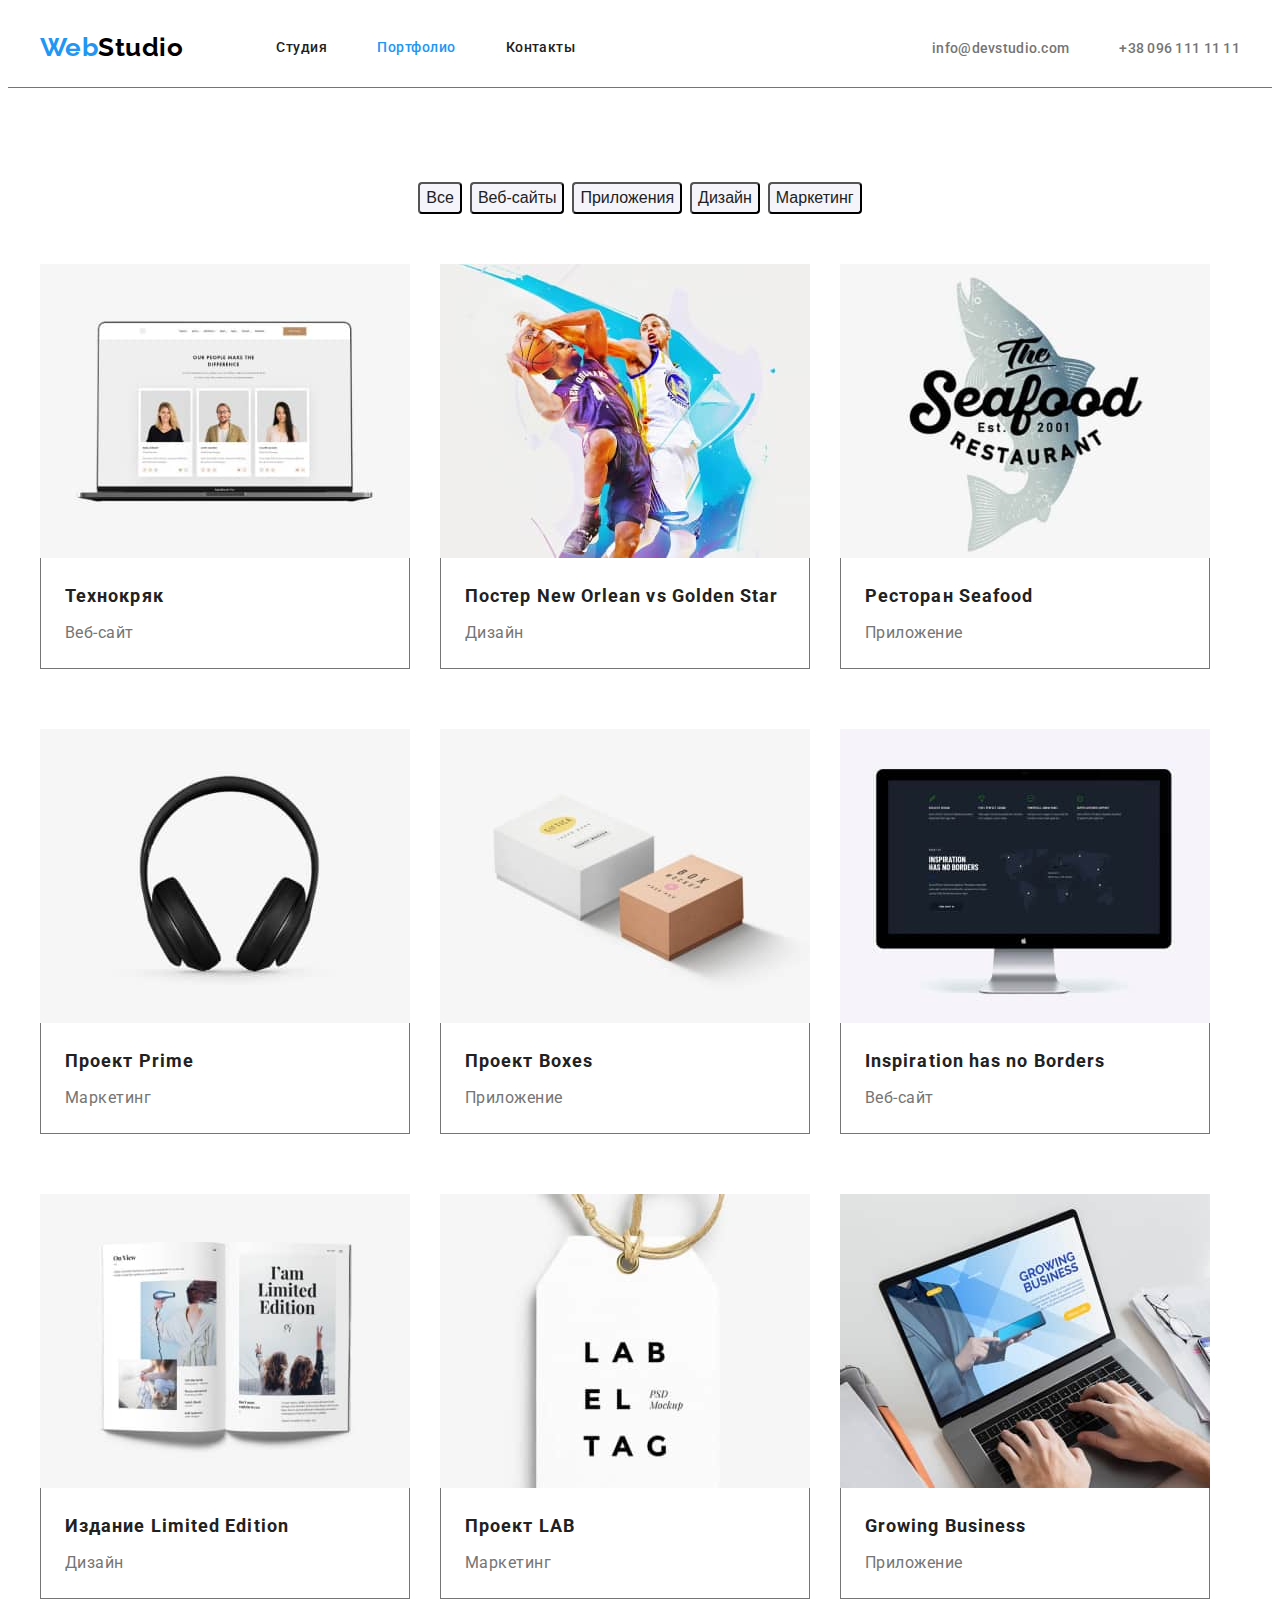
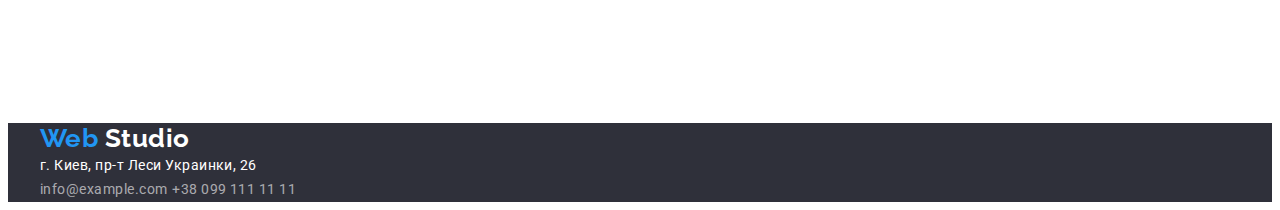
==== commit b0147a49: "Исправляет ошибки" ====
--- a/portfolio.html
+++ b/portfolio.html
@@ -110,7 +110,7 @@
                            </div>
                         </a>
                     </li>
-                    <li class="portfolio-list-item"> class="portfolio-link-sign"
+                    <li class="portfolio-list-item">
                         <a href="" class="portfolio-link">
                         <img src="./images/img16dz2.jpg" alt="ноутбук с открытым приложением" width="370" height="294">
                         <div class="portfolio-link-sign">
--- a/css/styles.css
+++ b/css/styles.css
@@ -41,6 +41,7 @@
 img {
 display: block;
 }
+
 .container {
     width: 1200px;
     padding-left: 15px;
@@ -83,6 +84,7 @@
 
 /* ШАПКА */
 .header {
+    border-bottom: 1px solid var(--primary-text-color);
     padding-top: 24px;
     padding-bottom: 24px;
     background-color: var(--header-background-color);
@@ -144,8 +146,12 @@
 /* герой */
 .hero-section {
     background-color: #2F303A;
+    padding-top: 200px;
+    padding-bottom: 200px;
+    
 }
 .hero-header {
+    margin-bottom: 30px;
     font-weight: 900;
     font-size: 44px;
     line-height: 1.4;
@@ -230,14 +236,20 @@
     margin-left: 30px;
     margin-top: 30px;
 }
+.team-list-bottom-part {
+    padding: 30px 54px;
+}
 
 .team-title {
+    margin-bottom: 10px;
+    text-align: center;
     font-weight: 500;
     font-size: 16px;
     line-height: 1.19;
     color: var(--title-text-color);
 }
 .team-profession {
+    text-align: center;
     font-size: 16px;
     line-height: 1.19;
 }
@@ -281,6 +293,10 @@
     background-color: var(--secondary-background-color);
     color: var(--title-text-color);
 }
+/* .button {
+    border-style: solid;
+    border-color: var(--primary-text-color);
+} */
 .filter-list-item {
     margin-bottom: 50px;
 }
@@ -291,27 +307,36 @@
     background-color: var(--accent-color);
     color: var(--white-text-color);
 }
+/* Портфолио */
 .portfolio-list {
     display: flex;
     flex-wrap: wrap;
+    margin-top: -30px;
+    margin-left: -30px;
+
 
 }
 .portfolio-list-item {
-    width: calc((100% - 60px) / 3);
-}
+    margin-top: 30px;
+    margin-left: 30px;
+}
+    /* width: calc((100% - 60px) / 3); */
+/* }
 .portfolio-list-item:not(:nth-child(3n)) {
     margin-right: 30px;
-}
+} */
 
 .portfolio-link {
     text-decoration: none;
 }
 .portfolio-link-sign {
+    padding: 20px 24px;
     border: 1px solid var(--primary-text-color);
     border-top: 0;
     margin-bottom: 30px;
 }
 .portfolio-title {
+    margin-bottom: 4px;
     font-weight: 700;
     font-size: 18px;
     line-height: 2;
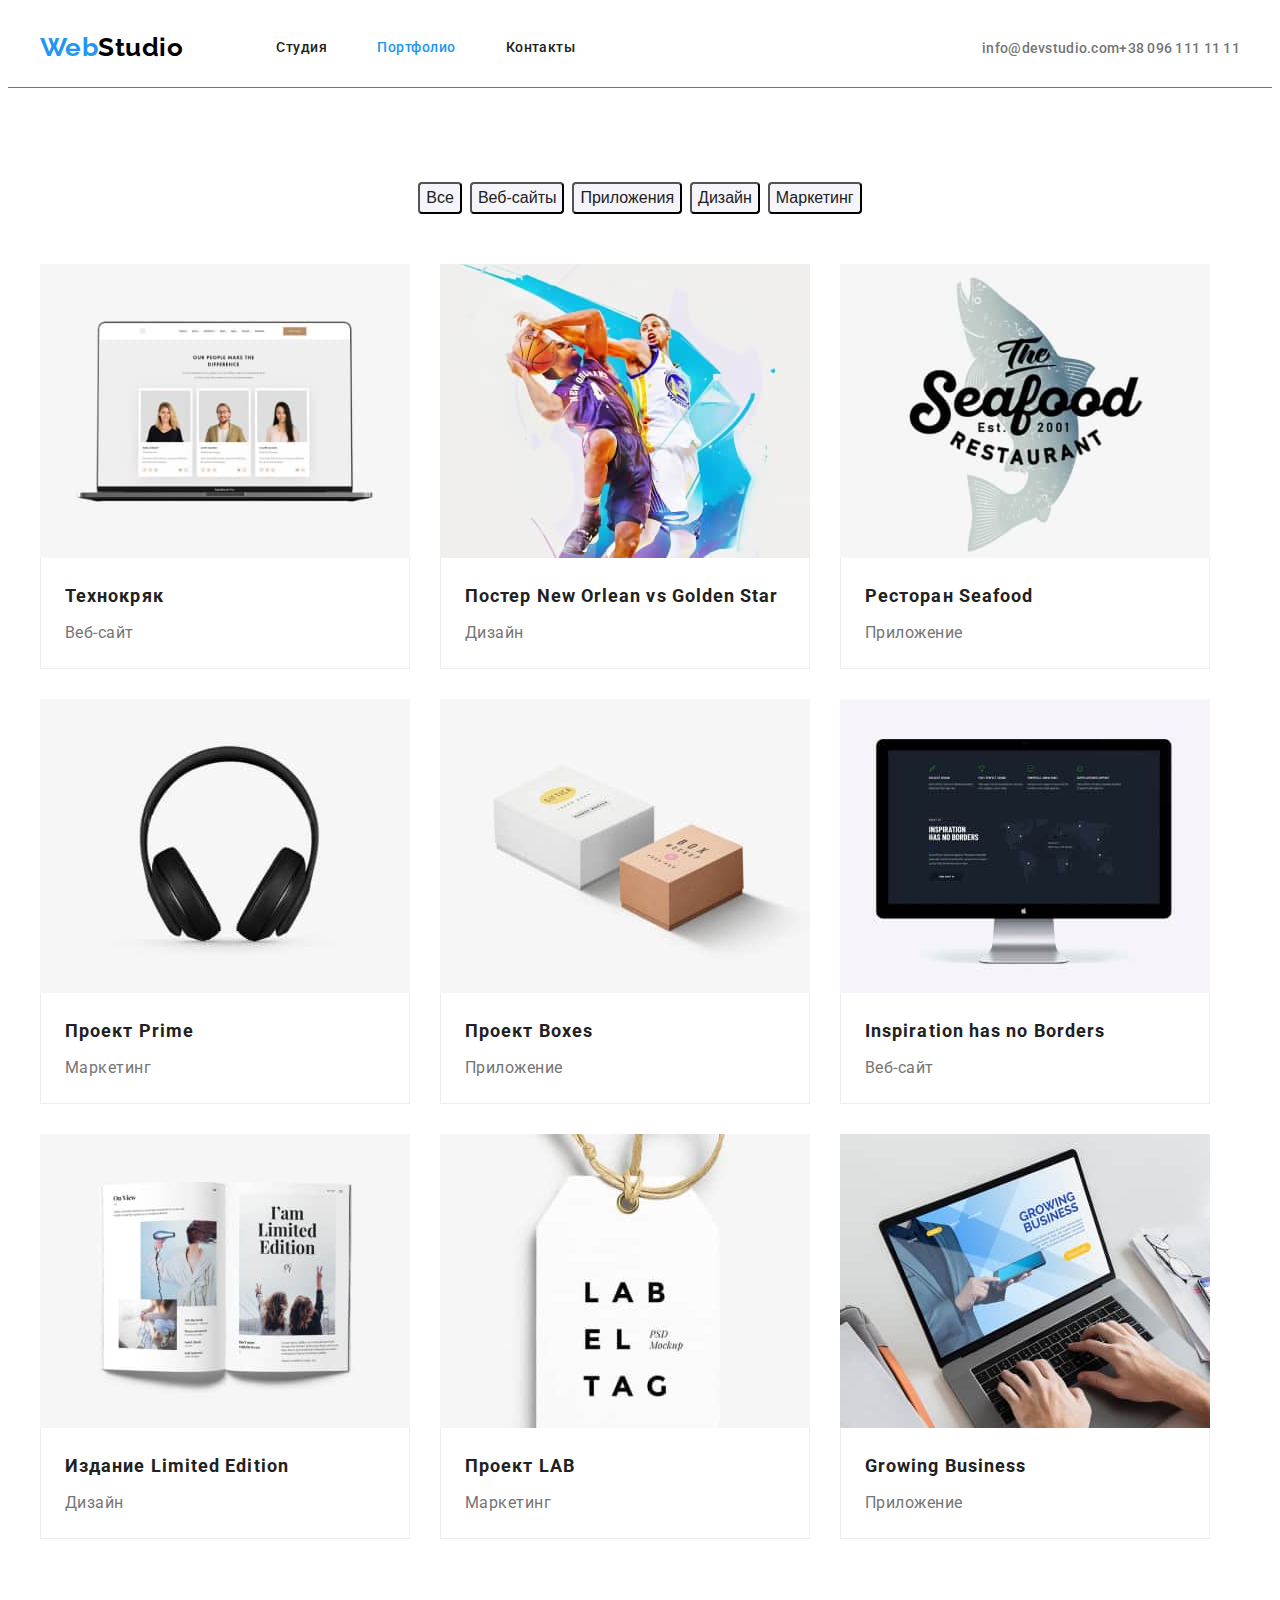
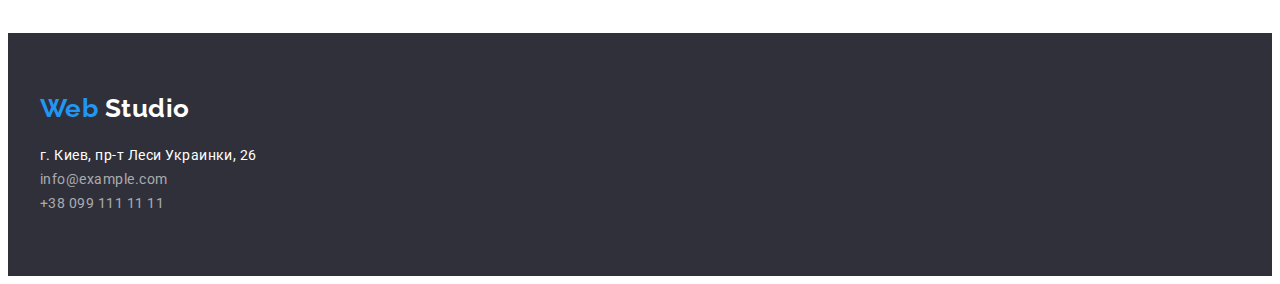
==== commit 84c59b24: "Исправление ошибок" ====
--- a/portfolio.html
+++ b/portfolio.html
@@ -125,7 +125,7 @@
     </main>
     <footer class="footer">
         <div class="container">
-        <a href="./index.html" class="logo"><span class="logo-web">Web</span> <span class="logo-studio-footer">Studio</span></a>
+        <a href="./index.html" class="logo logo-footer"><span class="logo-web">Web</span> <span class="logo-studio-footer">Studio</span></a>
         <address class="address">
             <p class="address-map">г. Киев, пр-т Леси Украинки, 26</p>
             <a href="mailto:info@example.com" class="address-link">info@example.com</a>
--- a/css/styles.css
+++ b/css/styles.css
@@ -5,6 +5,7 @@
     --accent-color:#2196F3;
     --secondary-background-color:#F5F4FA;
     --header-background-color:#FFFFFF;
+    --border-color: #EEEEEE;
     
 }
 /* цвет шрифта лого #000000; */
@@ -48,6 +49,9 @@
     padding-right: 15px;
     margin: 0 auto;
 }
+.header { 
+    background-color: var(--header-background-color);
+}
 .header-container {
     display: flex;
     align-items: center;
@@ -64,6 +68,8 @@
 
 /* логотип  */
 .logo {
+    display: inline-block;
+
     margin-right: 93px;
     font-family: Raleway, sans-serif;
     font-weight: 700;
@@ -97,8 +103,8 @@
 }
 .nav-list-link {
     display: block;
-    padding-bottom: 5px;
-    padding-top: 5px;
+    padding-bottom: 7px;
+    padding-top: 7px;
 
     font-weight: 500;
     font-size: 14px;
@@ -117,8 +123,10 @@
     display: flex;
     margin-left: auto;
 }
+.contacts-list {
+    margin-left: 50px;
+}
 .contacts-link { 
-    margin-left: 50px;
     font-weight: 500;
     font-size: 14px;
     line-height: 1.14;
@@ -192,10 +200,11 @@
 .advantage-item:not(:last-child) {
     margin-right: 30px;
 }
-.advantages-header-title {
-    visibility: hidden;
+.visually-hidden {
+    display: none;
 }
 .advantages-title {
+    margin-bottom: 10px;
     font-weight: 700;
     font-size: 14px;
     line-height: 1.14;
@@ -233,11 +242,14 @@
     margin-top: -30px;
 }
 .team-list-item {
+    border-radius: 0px 0px 4px 4px;
     margin-left: 30px;
     margin-top: 30px;
+    width: 270px;
 }
 .team-list-bottom-part {
-    padding: 30px 54px;
+    background-color: var(--header-background-color);
+    padding: 30px 30px;
 }
 
 .team-title {
@@ -256,9 +268,16 @@
 
 /* футер */
 .footer {
+    padding-top: 60px;
+    padding-bottom: 60px;
     background-color: #2F303A;
 }
+.logo-footer {
+  margin-bottom: 20px;
+}
 .address {
+    display: flex;
+    flex-direction: column;
     font-style: normal;
 }
 .address-map {
@@ -268,6 +287,7 @@
     text-decoration: none;
 }
 .address-link {
+
     font-size: 14px;
     line-height: 1.71;
     color: rgba(255, 255, 255, 0.6);
@@ -283,6 +303,7 @@
 .filter-list {
    display: flex; 
    justify-content: center;
+   margin-bottom: 50px;
 }
 .filter-item {
     border-radius: 4px;
@@ -297,9 +318,7 @@
     border-style: solid;
     border-color: var(--primary-text-color);
 } */
-.filter-list-item {
-    margin-bottom: 50px;
-}
+
 .filter-list-item:not(:last-child) {
     margin-right: 8px;
 }
@@ -331,9 +350,8 @@
 }
 .portfolio-link-sign {
     padding: 20px 24px;
-    border: 1px solid var(--primary-text-color);
+    border: 1px solid var(--border-color);
     border-top: 0;
-    margin-bottom: 30px;
 }
 .portfolio-title {
     margin-bottom: 4px;
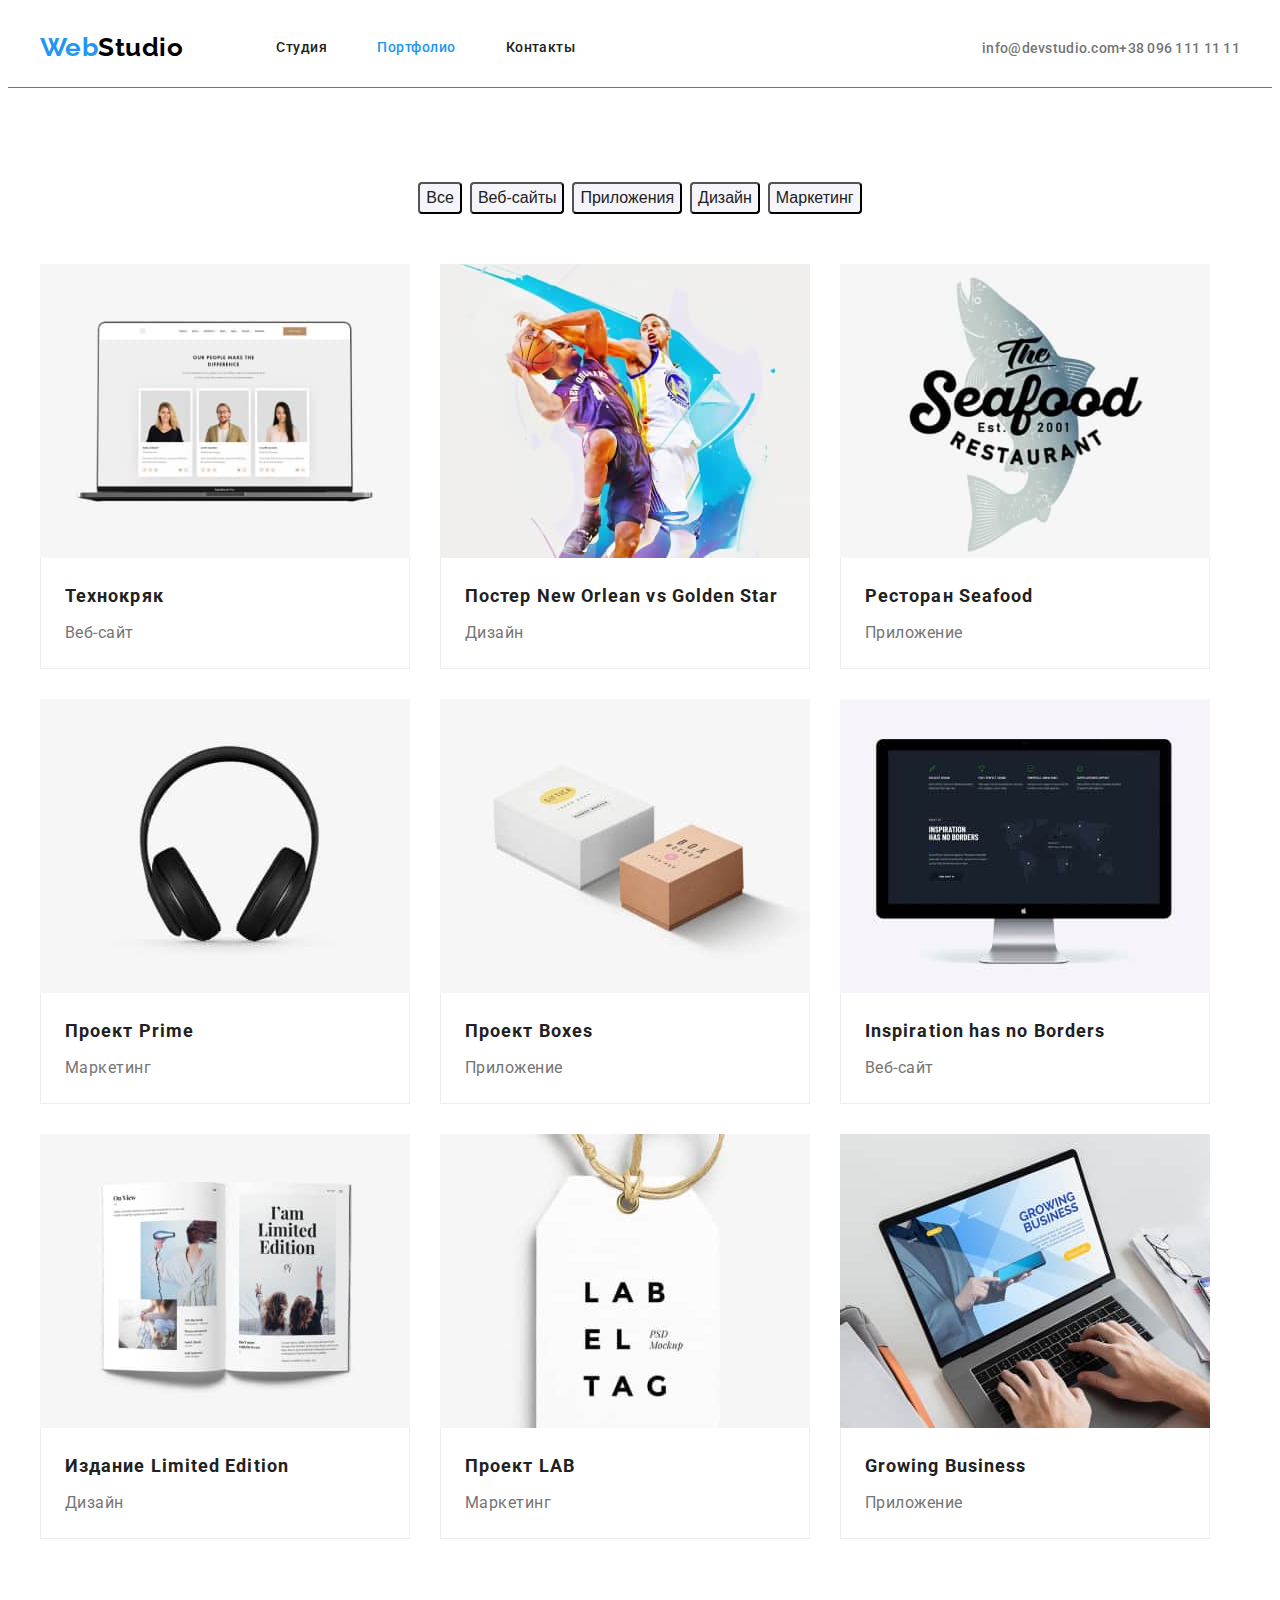
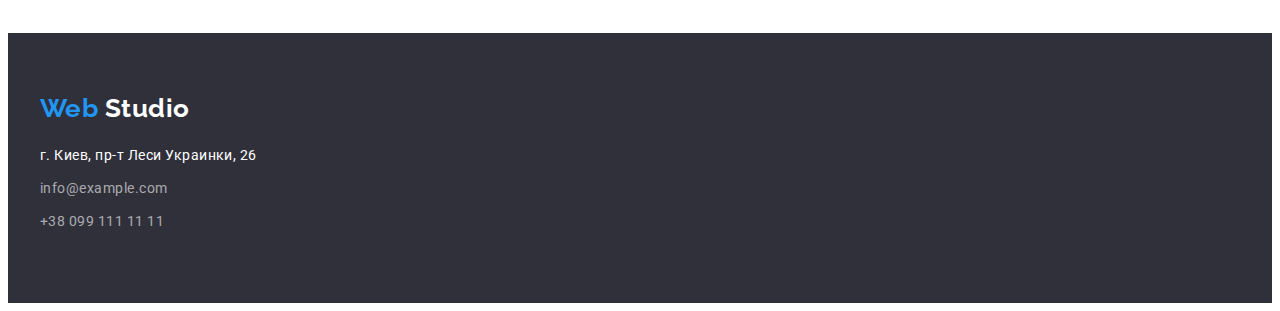
==== commit fbc73847: "Последние правки" ====
--- a/portfolio.html
+++ b/portfolio.html
@@ -23,7 +23,7 @@
             </ul>
         </nav>
         <ul class="contacts">
-            <li class="contacts-item"><a href="mailto:info@devstudio.com" class="contacts-link">info@devstudio.com</a></li>
+            <li><a href="mailto:info@devstudio.com" class="contacts-link">info@devstudio.com</a></li>
             <li class="contacts-item"><a href="tel:+380961111111" class="contacts-link">+38 096 111 11 11</a></li>
         </ul></div>
     </header>
--- a/css/styles.css
+++ b/css/styles.css
@@ -281,13 +281,14 @@
     font-style: normal;
 }
 .address-map {
+    margin-bottom: 9px;
     font-size: 14px;
     line-height: 1.71;
     color: var(--white-text-color);
     text-decoration: none;
 }
 .address-link {
-
+    margin-bottom: 9px;
     font-size: 14px;
     line-height: 1.71;
     color: rgba(255, 255, 255, 0.6);
